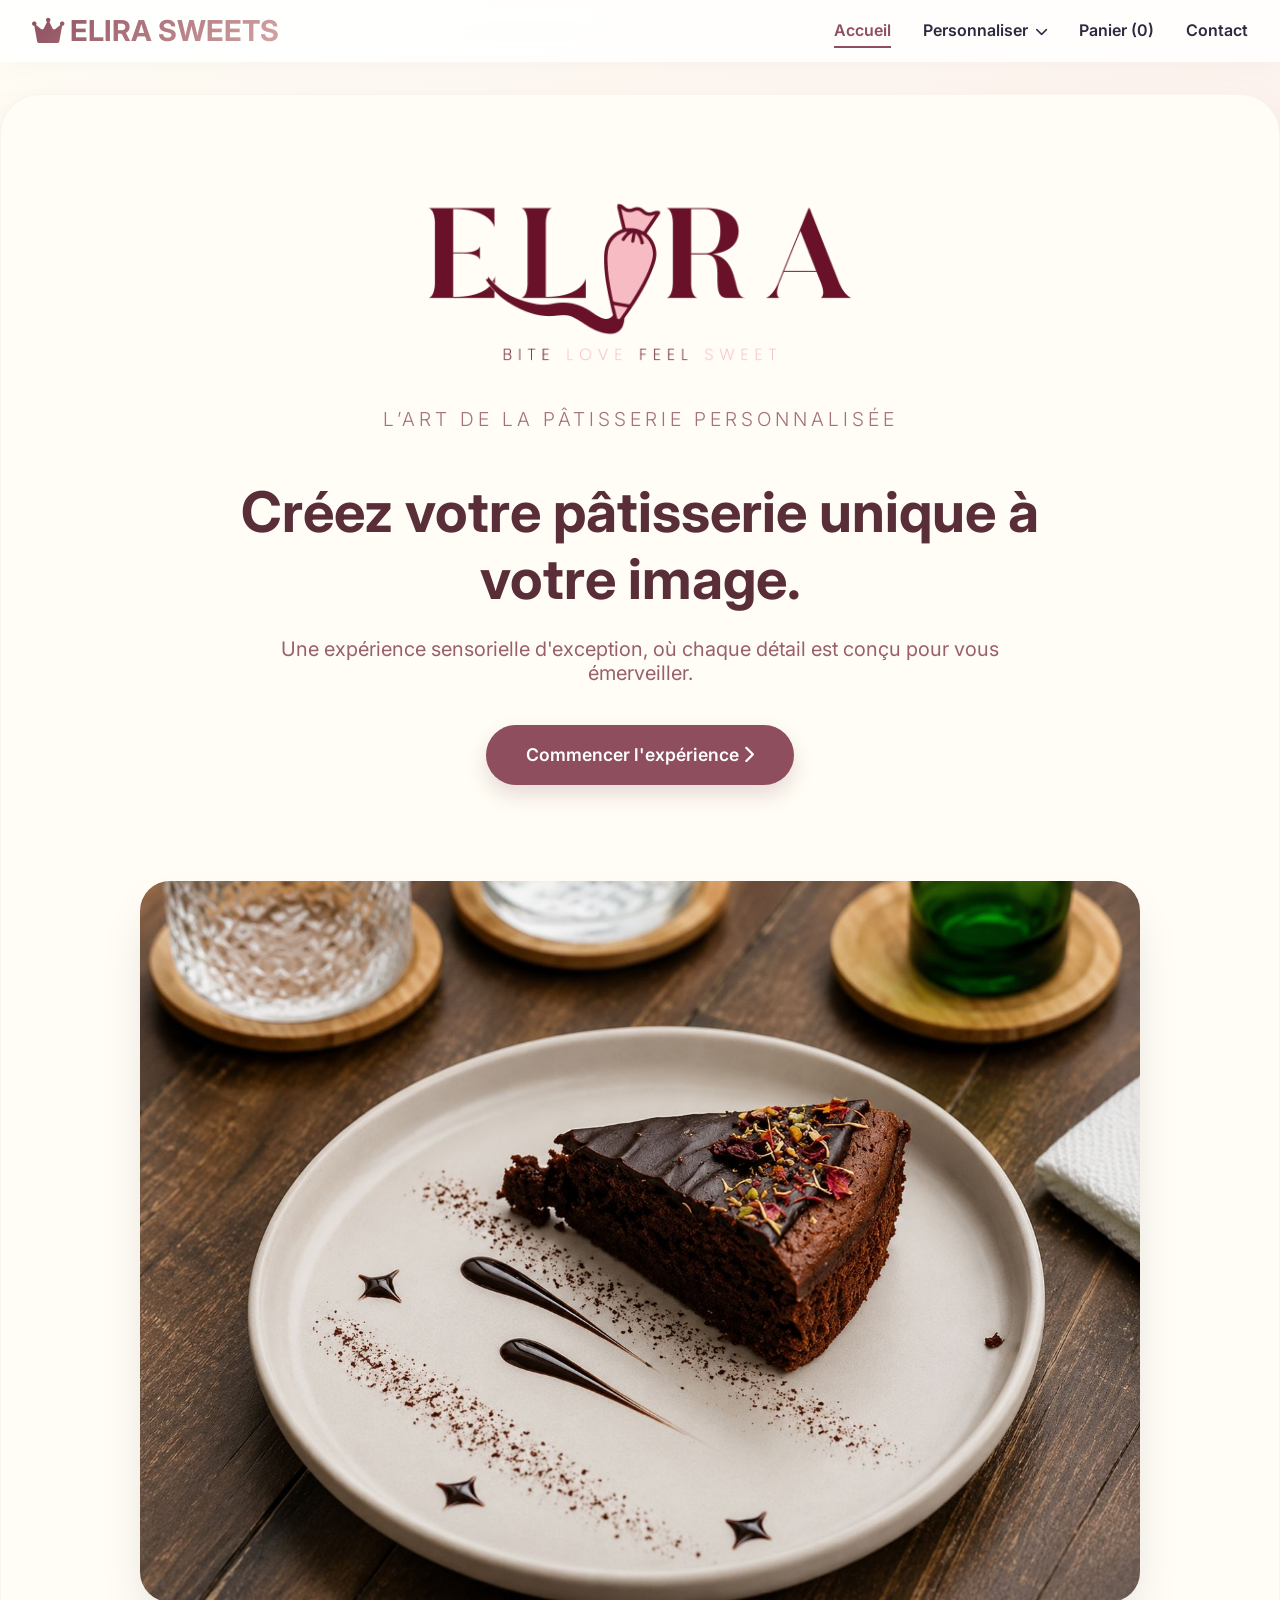
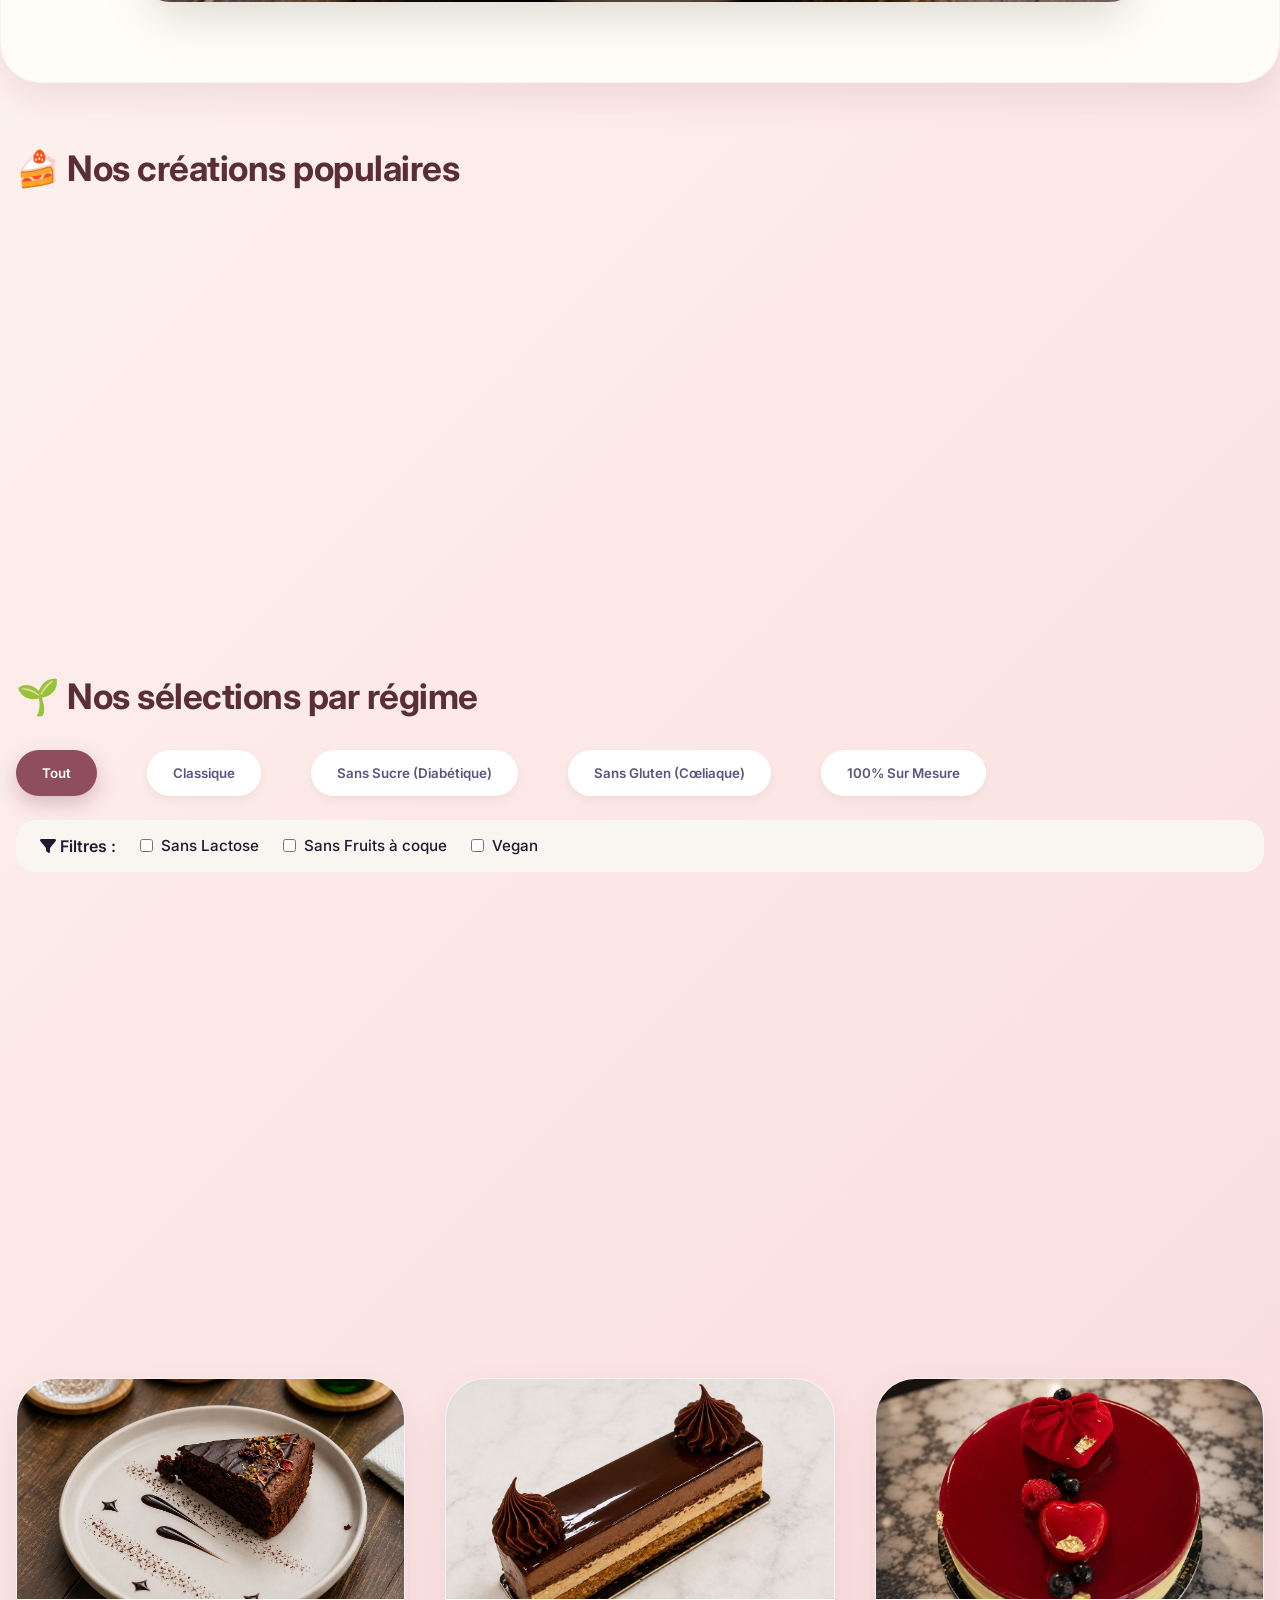
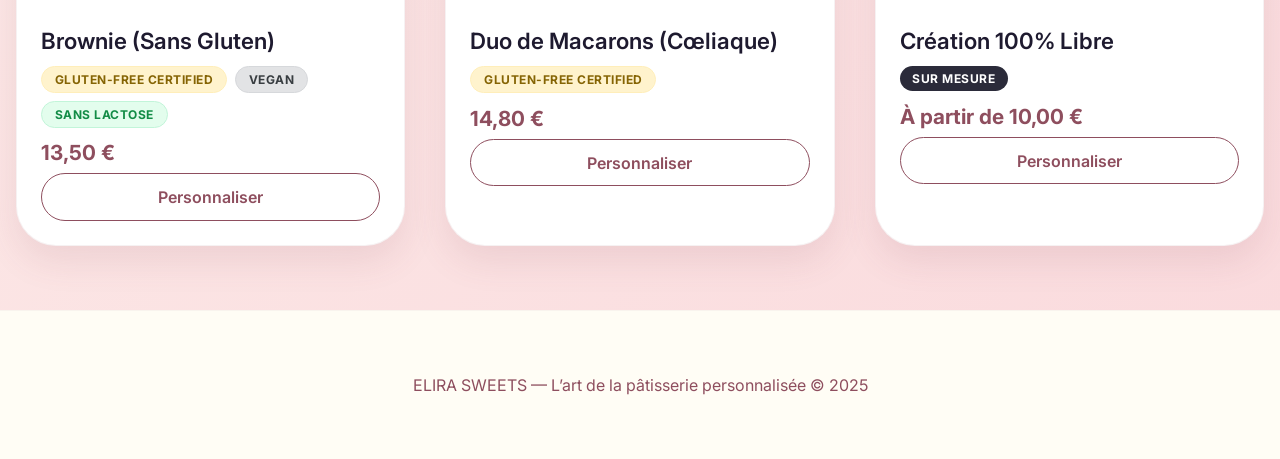
==== index.html @ 829152dc "First upload" ====
<!-- index.html - Page d'accueil avec produits populaires -->
<!DOCTYPE html>
<html lang="fr">

<head>
  <meta charset="UTF-8">
  <meta name="viewport" content="width=device-width, initial-scale=1.0">
  <title>ELIRA SWEETS | Pâtisserie sur mesure</title>
  <link rel="stylesheet" href="style.css">
  <link
    href="https://fonts.googleapis.com/css2?family=Inter:opsz,wght@14..32,300;14..32,400;14..32,500;14..32,600;14..32,700&display=swap"
    rel="stylesheet">
  <link rel="stylesheet" href="https://cdnjs.cloudflare.com/ajax/libs/font-awesome/6.0.0-beta3/css/all.min.css">
</head>

<body>
  <nav class="navbar">
    <div class="nav-container">
      <a href="index.html" class="logo"><i class="fas fa-crown"></i> ELIRA SWEETS</a>
      <ul class="nav-links">
        <li><a href="index.html" class="active">Accueil</a></li>
        <li class="nav-item-mega">
          <a href="#">Personnaliser <i class="fas fa-chevron-down" style="font-size: 0.8rem; margin-left: 4px;"></i></a>
          <div class="mega-menu-panel">
            <div class="mega-grid">
              <a href="index.html?category=classic" class="mega-item">
                <i class="fas fa-birthday-cake"></i>
                <h4>Classique</h4>
                <p>Nos recettes traditionnelles riches en saveurs.</p>
              </a>
              <a href="index.html?category=sugar-free" class="mega-item">
                <i class="fas fa-leaf"></i>
                <h4>Sans Sucre</h4>
                <p>Pour le plaisir sans culpabilité (Diabétique Friendly).</p>
              </a>
              <a href="index.html?category=gluten-free" class="mega-item">
                <i class="fas fa-wheat-awn-circle-exclamation"></i>
                <h4>Sans Gluten</h4>
                <p>Certifié sans gluten pour les régimes cœliaques.</p>
              </a>
              <a href="sur-mesure.html" class="mega-item">
                <i class="fas fa-magic"></i>
                <h4>Sur Mesure</h4>
                <p>Liberté totale. Créez votre dessert de A à Z.</p>
              </a>
            </div>
          </div>
        </li>
        <li><a href="cart.html">Panier (<span id="cartCount">0</span>)</a></li>
        <li><a href="contact.html">Contact</a></li>
      </ul>
    </div>
  </nav>

  <main>
    <section class="luxury-hero">
      <div class="luxury-brand-box">
        <img src="images/ELIRA BRAND_Plan de travail 1.png" alt="ELIRA BRAND Logo" class="luxury-logo">
        <p class="luxury-slogan">L’art de la pâtisserie personnalisée</p>
      </div>

      <div class="luxury-content">
        <h1>Créez votre pâtisserie unique à votre image.</h1>
        <p>Une expérience sensorielle d'exception, où chaque détail est conçu pour vous émerveiller.</p>
        <a href="customize.html" class="btn-luxury">Commencer l'expérience <i class="fas fa-chevron-right"></i></a>
      </div>

      <div class="luxury-showcase">
        <img src="images/problem from siliac 1.jpeg" alt="Signature Pastry Presentation" class="luxury-main-img">
      </div>
    </section>

    <h2 class="section-title">🍰 Nos créations populaires</h2>
    <div class="products-grid" id="productsGrid">
      <!-- Les cartes produits avec lien vers personnalisation + paramètres -->
      <div class="product-card" data-name="Gâteau au chocolat" data-price="12.9">
        <img src="images/problem from siliac 1.jpeg"
          alt="Gâteau chocolat signature" loading="lazy">
        <div class="product-info">
          <h3>Gâteau au chocolat</h3>
          <div class="price">12,90 €</div>
          <a href="customize.html?product=Gâteau au chocolat&price=12.9" class="btn-custom">Personnaliser</a>
        </div>
      </div>
      <div class="product-card" data-name="Gâteau Banane & Choco" data-price="8.5">
        <img src="images/problem from sugar 1.jpeg" alt="Pain à la banane gourmet" loading="lazy">
        <div class="product-info">
          <h3>Gâteau Banane & Choco</h3>
          <div class="price">8,50 €</div>
          <a href="customize.html?product=Donuts&price=8.5" class="btn-custom">Personnaliser</a>
        </div>
      </div>
      <div class="product-card" data-name="Tarte Framboise" data-price="14.2">
        <img src="images/problem from sugar.jpeg" alt="Tarte aux framboises fraîche" loading="lazy">
        <div class="product-info">
          <h3>Tarte Framboise</h3>
          <div class="price">14,20 €</div>
          <a href="customize.html?product=Cheesecake&price=14.2" class="btn-custom">Personnaliser</a>
        </div>
      </div>
      </div>
    </div>

    <!-- NOUVEAU PANEL: PFE Smart Dietary Platform -->
    <h2 class="section-title" style="margin-top: 4rem;">🌱 Nos sélections par régime</h2>

    <div class="filters-container">
      <div class="category-tabs" id="categoryTabs">
        <button class="tab-btn active" data-category="all">Tout</button>
        <button class="tab-btn" data-category="classic">Classique</button>
        <button class="tab-btn" data-category="sugar-free">Sans Sucre (Diabétique)</button>
        <button class="tab-btn" data-category="gluten-free">Sans Gluten (Cœliaque)</button>
        <button class="tab-btn" data-category="custom">100% Sur Mesure</button>
      </div>

      <div class="allergen-filters">
        <span style="font-weight:600; color:var(--violet-fonce);"><i class="fas fa-filter"></i> Filtres :</span>
        <label><input type="checkbox" id="filterLactose"> Sans Lactose</label>
        <label><input type="checkbox" id="filterNuts"> Sans Fruits à coque</label>
        <label><input type="checkbox" id="filterVegan"> Vegan</label>
      </div>
    </div>

    <div class="products-grid" id="dietaryProductsGrid">
      <!-- CLASSIC -->
      <div class="product-card dietary-card" data-category="classic" data-lactose="false" data-nuts="false"
        data-vegan="false">
        <img src="images/poeple%20normal.jpeg" alt="Gâteau chocolat">
        <div class="product-info">
          <h3>Gâteau au chocolat</h3>
          <div class="badges-container">
            <span class="diet-badge" style="background:#e0d6ff; color:#5a189a;">Classique</span>
          </div>
          <div class="price">12,90 €</div>
          <a href="customize.html?product=Gâteau au chocolat&price=12.9&category=classic"
            class="btn-custom">Personnaliser</a>
        </div>
      </div>

      <!-- SUGAR FREE 1 -->
      <div class="product-card dietary-card" data-category="sugar-free" data-lactose="false" data-nuts="false"
        data-vegan="false">
        <img src="images/problem from sugar 1.jpeg" alt="Tarte aux fruits">
        <div class="product-info">
          <h3>Tarte aux fruits allégée</h3>
          <div class="badges-container">
            <span class="diet-badge badge-diabetic">Diabetic Friendly</span>
          </div>
          <div class="price">11,90 €</div>
          <a href="customize.html?product=Tarte aux fruits allégée&price=11.9&category=sugar-free"
            class="btn-custom">Personnaliser</a>
        </div>
      </div>

      <!-- SUGAR FREE 2 -->
      <div class="product-card dietary-card" data-category="sugar-free" data-lactose="true" data-nuts="false"
        data-vegan="true">
        <img src="images/problem from sugar.jpeg" alt="Mousse Framboise">
        <div class="product-info">
          <h3>Mousse Framboise Sans Sucre</h3>
          <div class="badges-container">
            <span class="diet-badge badge-diabetic">Diabetic Friendly</span>
            <span class="diet-badge badge-vegan">Vegan</span>
          </div>
          <div class="price">9,50 €</div>
          <a href="customize.html?product=Mousse Framboise Sans Sucre&price=9.5&category=sugar-free"
            class="btn-custom">Personnaliser</a>
        </div>
      </div>

      <!-- GLUTEN FREE 1 -->
      <div class="product-card dietary-card" data-category="gluten-free" data-lactose="true" data-nuts="true"
        data-vegan="true">
        <img src="images/problem from siliac 1.jpeg" alt="Brownie Amande">
        <div class="product-info">
          <h3>Brownie (Sans Gluten)</h3>
          <div class="badges-container">
            <span class="diet-badge badge-gluten-free">Gluten-Free Certified</span>
            <span class="diet-badge badge-vegan">Vegan</span>
            <span class="diet-badge" style="background:#e3fded; color:#128c46; border: 1px solid #c2f5d9;">Sans Lactose</span>
          </div>
          <div class="price">13,50 €</div>
          <a href="customize.html?product=Brownie Sans Gluten&price=13.5&category=gluten-free"
            class="btn-custom">Personnaliser</a>
        </div>
      </div>

      <!-- GLUTEN FREE 2 -->
      <div class="product-card dietary-card" data-category="gluten-free" data-lactose="false" data-nuts="true"
        data-vegan="false">
        <img src="images/problem from siliac.jpeg" alt="Macarons Gourmet">
        <div class="product-info">
          <h3>Duo de Macarons (Cœliaque)</h3>
          <div class="badges-container">
            <span class="diet-badge badge-gluten-free">Gluten-Free Certified</span>
          </div>
          <div class="price">14,80 €</div>
          <a href="customize.html?product=Duo de Macarons&price=14.8&category=gluten-free"
            class="btn-custom">Personnaliser</a>
        </div>
      </div>

      <!-- CUSTOM -->
      <div class="product-card dietary-card" data-category="custom" data-lactose="true" data-nuts="true"
        data-vegan="true">
        <img src="images/custom-creation.jpeg"
          alt="Pâtisserie sur mesure" loading="lazy">
        <div class="product-info">
          <h3>Création 100% Libre</h3>
          <div class="badges-container">
            <span class="diet-badge" style="background:#2b2b3a; color:#fff;">Sur Mesure</span>
          </div>
          <div class="price">À partir de 10,00 €</div>
          <a href="sur-mesure.html"
            class="btn-custom">Personnaliser</a>
        </div>
      </div>
    </div>
  </main>

  <footer>
    <p>ELIRA SWEETS — L’art de la pâtisserie personnalisée © 2025</p>
  </footer>

  <script src="script.js"></script>
  <script>
    // Mise à jour du compteur panier sur toutes les pages
    function updateCartCount() {
      const cart = JSON.parse(localStorage.getItem('sweetCustomizeCart') || '[]');
      const total = cart.reduce((acc) => acc + 1, 0);
      const cartSpan = document.getElementById('cartCount');
      if (cartSpan) cartSpan.innerText = total;
    }
    updateCartCount();
    window.addEventListener('storage', updateCartCount);

    // Filtrage des produits pour le panel Diététique
    document.addEventListener('DOMContentLoaded', () => {
      const tabs = document.querySelectorAll('.tab-btn');
      const products = document.querySelectorAll('.dietary-card');
      const filterLactose = document.getElementById('filterLactose');
      const filterNuts = document.getElementById('filterNuts');
      const filterVegan = document.getElementById('filterVegan');

      function filterProducts() {
        const activeTabBtn = document.querySelector('.tab-btn.active');
        if (!activeTabBtn) return;
        const activeTab = activeTabBtn.getAttribute('data-category');
        const isLactoseFree = filterLactose ? filterLactose.checked : false;
        const isNutFree = filterNuts ? filterNuts.checked : false;
        const isVegan = filterVegan ? filterVegan.checked : false;

        products.forEach(product => {
          const category = product.getAttribute('data-category');
          const pLactose = product.getAttribute('data-lactose') === 'true';
          const pNuts = product.getAttribute('data-nuts') === 'true';
          const pVegan = product.getAttribute('data-vegan') === 'true';

          let show = true;

          if (activeTab !== 'all' && category !== activeTab) show = false;
          if (isLactoseFree && !pLactose) show = false;
          if (isNutFree && !pNuts) show = false;
          if (isVegan && !pVegan) show = false;

          product.style.display = show ? 'block' : 'none';
        });
      }

      // Gestion des onglets
      tabs.forEach(tab => {
        tab.addEventListener('click', () => {
          tabs.forEach(t => t.classList.remove('active'));
          tab.classList.add('active');
          filterProducts();
        });
      });

      // Gestion des paramètres d'URL (pour le Mega Menu)
      const urlParams = new URLSearchParams(window.location.search);
      const catParam = urlParams.get('category');
      if (catParam) {
        const targetTab = document.querySelector(`.tab-btn[data-category="${catParam}"]`);
        if (targetTab) {
          tabs.forEach(t => t.classList.remove('active'));
          targetTab.classList.add('active');
          // Scroll doux vers la section
          setTimeout(() => {
            targetTab.scrollIntoView({ behavior: 'smooth', block: 'center' });
          }, 300);
        }
      }

      if (filterLactose && filterNuts && filterVegan) {
        [filterLactose, filterNuts, filterVegan].forEach(cb => {
          cb.addEventListener('change', filterProducts);
        });
      }

      filterProducts(); // Initial call
    });
  </script>
</body>

</html>
---- style.css ----
/* style.css - Style moderne, élégant avec les couleurs personnalisées */
* {
  margin: 0;
  padding: 0;
  box-sizing: border-box;
  font-family: 'Inter', sans-serif;
}

@keyframes fadeIn {
  from { opacity: 0; transform: translateY(20px); }
  to { opacity: 1; transform: translateY(0); }
}

:root {
  --primary: #8E4E5E;        /* Vieux rose profond */
  --primary-fonce: #5A2E38;  
  --primary-clair: #FADADD;  /* Blush Pink */
  --cream: #FFFDF5;          /* Soft Cream */
  --accent: #D4A5A5;         /* Dusty Rose */
  --bg-gradient: linear-gradient(135deg, #FFFDF5 0%, #FADADD 100%);
  --gris-clair: #F9F6F1;
  --blanc: #ffffff;
  --ombre-douce: 0 15px 35px rgba(142, 78, 94, 0.12);
  --border-radius: 40px;
  --transition: all 0.5s cubic-bezier(0.16, 1, 0.3, 1);
}

body {
  background: var(--bg-gradient);
  color: #1e1a2f;
  min-height: 100vh;
}

/* Navbar */
.navbar {
  background: rgba(255, 255, 255, 0.85);
  backdrop-filter: blur(15px);
  -webkit-backdrop-filter: blur(15px);
  padding: 0.8rem 0;
  box-shadow: 0 4px 30px rgba(0, 0, 0, 0.03);
  border-bottom: 1px solid rgba(255, 255, 255, 0.3);
  position: sticky;
  top: 0;
  z-index: 1000;
}

.nav-container {
  max-width: 1300px;
  margin: 0 auto;
  padding: 0 2rem;
  display: flex;
  justify-content: space-between;
  align-items: center;
}

.logo {
  font-size: 1.8rem;
  font-weight: 700;
  text-decoration: none;
  background: linear-gradient(135deg, var(--primary), var(--accent));
  -webkit-background-clip: text;
  background-clip: text;
  color: transparent;
}

.nav-links {
  display: flex;
  gap: 2rem;
  list-style: none;
}

.nav-links a {
  text-decoration: none;
  font-weight: 600;
  color: #2d2a3e;
  transition: var(--transition);
  position: relative;
  padding: 0.5rem 0;
}

.nav-links a::after {
  content: '';
  position: absolute;
  bottom: 0;
  left: 0;
  width: 0;
  height: 2px;
  background: var(--primary);
  transition: var(--transition);
}

.nav-links a:hover::after, .nav-links a.active::after {
  width: 100%;
}

.nav-links a:hover, .nav-links a.active {
  color: var(--primary);
}

/* Mega Menu Panel */
.nav-item-mega {
  position: static; /* Allows the panel to span wider */
}

.mega-menu-panel {
  position: absolute;
  top: 100%;
  left: 0;
  right: 0;
  width: 100%;
  background: rgba(255, 255, 255, 0.98);
  backdrop-filter: blur(20px);
  -webkit-backdrop-filter: blur(20px);
  box-shadow: 0 25px 50px -12px rgba(142, 78, 94, 0.1);
  border-bottom: 1px solid rgba(142, 78, 94, 0.05);
  padding: 3rem 0;
  opacity: 0;
  visibility: hidden;
  transition: all 0.4s cubic-bezier(0.16, 1, 0.3, 1);
  transform: translateY(15px);
  z-index: 1000;
}

.nav-item-mega:hover .mega-menu-panel {
  opacity: 1;
  visibility: visible;
  transform: translateY(0);
}

.mega-grid {
  max-width: 1200px;
  margin: 0 auto;
  display: grid;
  grid-template-columns: repeat(4, 1fr);
  gap: 2rem;
  padding: 0 2rem;
}

.mega-item {
  text-decoration: none;
  padding: 1.5rem;
  border-radius: 24px;
  transition: var(--transition);
  text-align: center;
  background: rgba(255, 255, 255, 0.5);
  border: 1px solid transparent;
}

.mega-item:hover {
  background: white;
  transform: translateY(-5px);
  box-shadow: 0 15px 30px rgba(103, 6, 38, 0.08);
  border-color: var(--primary-clair);
}

.mega-item i {
  font-size: 2rem;
  color: var(--primary);
  margin-bottom: 1rem;
  display: block;
}

.mega-item h4 {
  font-size: 1.1rem;
  color: var(--primary-fonce);
  margin-bottom: 0.5rem;
}

.mega-item p {
  font-size: 0.85rem;
  color: #6b648c;
  line-height: 1.4;
}

/* Luxury Hero Section */
.luxury-hero {
  background: var(--cream);
  margin: 2rem auto;
  max-width: 1300px;
  border-radius: var(--border-radius);
  padding: 5rem 2rem;
  display: flex;
  flex-direction: column;
  align-items: center;
  text-align: center;
  box-shadow: var(--ombre-douce);
  border: 1px solid rgba(142, 78, 94, 0.05);
  animation: fadeIn 1.2s var(--transition);
}

.luxury-brand-box {
  margin-bottom: 3rem;
  animation: slideDown 1s var(--transition);
}

.luxury-logo {
  width: 600px;
  height: auto;
  margin-bottom: 1rem;
  transition: var(--transition);
}

.luxury-logo:hover {
  transform: scale(1.02);
}

.luxury-slogan {
  font-size: 1.2rem;
  letter-spacing: 4px;
  text-transform: uppercase;
  color: var(--primary);
  font-weight: 300;
  opacity: 0.8;
}

.luxury-content {
  max-width: 800px;
  margin-bottom: 4rem;
}

.luxury-content h1 {
  font-size: 3.5rem;
  font-weight: 700;
  color: var(--primary-fonce);
  margin-bottom: 1.5rem;
  line-height: 1.2;
}

.luxury-content p {
  font-size: 1.25rem;
  color: var(--primary);
  opacity: 0.9;
  margin-bottom: 2.5rem;
}

.btn-luxury {
  display: inline-block;
  background: var(--primary);
  color: white;
  padding: 1.2rem 2.5rem;
  border-radius: 50px;
  text-decoration: none;
  font-weight: 600;
  font-size: 1.1rem;
  transition: var(--transition);
  box-shadow: 0 10px 20px rgba(142, 78, 94, 0.2);
}

.btn-luxury:hover {
  background: var(--primary-fonce);
  transform: translateY(-3px);
  box-shadow: 0 15px 30px rgba(142, 78, 94, 0.3);
}

.luxury-showcase {
  width: 100%;
  max-width: 1000px;
  margin-top: 2rem;
  border-radius: 30px;
  overflow: hidden;
  box-shadow: 0 25px 50px -12px rgba(0, 0, 0, 0.15);
}

.luxury-main-img {
  width: 100%;
  display: block;
  transition: transform 1s ease;
}

.luxury-showcase:hover .luxury-main-img {
  transform: scale(1.05);
}

@keyframes slideDown {
  from { opacity: 0; transform: translateY(-30px); }
  to { opacity: 1; transform: translateY(0); }
}

.hero-content h1 {
  font-size: 50px;
  font-weight: 800;
  background: linear-gradient(135deg, var(--primary-fonce), var(--accent));
  -webkit-background-clip: text;
  background-clip: text;
  color: transparent;
  line-height: 1.1;
  letter-spacing: -1px;
}
.hero-content p {
  font-size: 20px;
  font-weight: 600;
  color: #333;
  margin-top: 15px;
}

.hero-image img {
  width: 100%;
  border-radius: 35px;
  box-shadow: 0 30px 60px rgba(103, 6, 38, 0.15);
  object-fit: cover;
  max-height: 450px;
  transform: rotate(-1deg);
  transition: var(--transition);
}

.btn-primary {
  background: linear-gradient(100deg, var(--primary), var(--accent));
  margin-top: 50px;
  border: none;
  padding: 1rem 2.5rem;
  border-radius: 40px;
  font-weight: 700;
  font-size: 1.1rem;
  color: white;
  cursor: pointer;
  transition: var(--transition);
  display: inline-block;
  text-decoration: none;
  box-shadow: 0 10px 20px rgba(142, 78, 94, 0.2);
}

.btn-primary:hover {
  transform: translateY(-3px) scale(1.02);
  box-shadow: 0 20px 40px rgba(142, 78, 94, 0.3);
}

.section-title {
  font-size: 2.2rem;
  font-weight: 700;
  margin: 4rem auto 2rem;
  max-width: 1300px;
  padding: 0 1rem;
  color: var(--primary-fonce);
  letter-spacing: -0.5px;
}
/* Grille produits */
.products-grid {
  display: grid;
  grid-template-columns: repeat(auto-fit, minmax(300px, 1fr));
  gap: 2.5rem;
  max-width: 1300px;
  margin: 2rem auto;
  padding: 0 1rem;
}

.product-card {
  background: var(--blanc);
  border: 1px solid rgba(142, 78, 94, 0.08);
  border-radius: var(--border-radius);
  overflow: hidden;
  transition: var(--transition);
  box-shadow: var(--ombre-douce);
  animation: fadeIn 0.8s ease-out forwards;
}

.product-card:hover {
  transform: translateY(-12px);
  box-shadow: 0 40px 60px -20px rgba(142, 78, 94, 0.15);
  border-color: var(--primary-clair);
}

.product-card img {
  width: 100%;
  height: 220px;
  object-fit: cover;
  transition: var(--transition);
}

.product-card:hover img {
  transform: scale(1.1);
}

.product-info {
  padding: 1.5rem;
}

.product-info h3 {
  font-size: 1.4rem;
  font-weight: 600;
}

.price {
  font-weight: 700;
  color: var(--primary);
  font-size: 1.3rem;
  margin: 0.5rem 0;
}

.btn-custom {
  background: transparent;
  border: 1.5px solid var(--primary);
  padding: 0.8rem 1.2rem;
  border-radius: 60px;
  font-weight: 600;
  color: var(--primary);
  width: 100%;
  transition: var(--transition);
  cursor: pointer;
  text-align: center;
  display: inline-block;
  text-decoration: none;
}

.btn-custom:hover {
  background: var(--primary);
  color: white;
  box-shadow: 0 8px 15px rgba(142, 78, 94, 0.2);
}

/* Page personnalisation */
.customize-container {
  display: flex;
  flex-wrap: wrap;
  gap: 2rem;
  background: var(--blanc);
  border-radius: 48px;
  padding: 2rem;
  box-shadow: var(--ombre-douce);
  max-width: 1400px;
  margin: 2rem auto;
}

.ingredients-panel, .final-section {
  flex: 1;
  background: var(--gris-clair);
  border-radius: 32px;
  padding: 1.5rem;
}

.final-section {
  background: linear-gradient(145deg, #fff5f7, #ffeef2);
}

.checkbox-group {
  display: flex;
  flex-direction: column;
  gap: 0.9rem;
  margin-top: 1rem;
}

.checkbox-group label {
  display: flex;
  align-items: center;
  gap: 0.7rem;
  font-weight: 500;
  cursor: pointer;
}

.final-ingredients {
  background: white;
  border-radius: 28px;
  padding: 1rem;
  margin: 1rem 0;
  min-height: 120px;
}

.dynamic-price {
  font-size: 2rem;
  font-weight: 800;
  color: var(--primary);
}

/* Luxury Cart Page */
.cart-luxury-page {
  max-width: 1300px;
  margin: 2rem auto;
  padding: 0 1rem;
  animation: fadeIn 1s var(--transition);
}

.cart-brand-header {
  text-align: center;
  margin-bottom: 4rem;
}

.cart-luxury-logo {
  width: 200px;
  margin-bottom: 1rem;
}

.cart-brand-header h1 {
  font-size: 2.5rem;
  color: var(--primary-fonce);
  font-weight: 700;
  margin-bottom: 1.5rem;
}

.luxury-divider {
  width: 100px;
  height: 3px;
  background: var(--primary-clair);
  margin: 0 auto;
}

.luxury-divider-small {
  width: 100%;
  height: 1px;
  background: rgba(142, 78, 94, 0.1);
  margin: 1.5rem 0;
}

.cart-grid {
  display: grid;
  grid-template-columns: 1fr 400px;
  gap: 3rem;
  align-items: flex-start;
}

.luxury-cart-item {
  background: var(--blanc);
  border-radius: var(--border-radius);
  padding: 1.5rem;
  margin-bottom: 2rem;
  display: flex;
  gap: 2rem;
  box-shadow: var(--ombre-douce);
  border: 1px solid rgba(142, 78, 94, 0.05);
  transition: var(--transition);
}

.luxury-cart-item:hover {
  transform: translateY(-5px);
  box-shadow: 0 20px 40px rgba(142, 78, 94, 0.15);
}

.cart-item-img-box {
  width: 140px;
  height: 140px;
  border-radius: 25px;
  overflow: hidden;
  flex-shrink: 0;
}

.cart-item-img-box img {
  width: 100%;
  height: 100%;
  object-fit: cover;
}

.cart-item-info {
  flex: 1;
  display: flex;
  flex-direction: column;
}

.cart-item-header {
  display: flex;
  justify-content: space-between;
  align-items: flex-start;
  margin-bottom: 0.5rem;
}

.cart-item-header h3 {
  font-size: 1.3rem;
  color: var(--primary-fonce);
  font-weight: 600;
}

.btn-remove-luxury {
  background: none;
  border: none;
  color: var(--primary);
  opacity: 0.5;
  cursor: pointer;
  font-size: 1.1rem;
  transition: var(--transition);
}

.btn-remove-luxury:hover {
  color: #b0004b;
  opacity: 1;
  transform: scale(1.1);
}

.cart-item-category {
  font-size: 0.85rem;
  text-transform: uppercase;
  letter-spacing: 1px;
  color: var(--accent);
  font-weight: 700;
  margin-bottom: 0.5rem;
}

.cart-item-ingredients-list {
  font-size: 0.95rem;
  color: #6b648c;
  line-height: 1.5;
  margin-bottom: 1.5rem;
  font-style: italic;
}

.cart-item-footer {
  margin-top: auto;
  display: flex;
  justify-content: space-between;
  align-items: center;
}

.quantity-control {
  display: flex;
  align-items: center;
  background: var(--gris-clair);
  border-radius: 50px;
  padding: 0.3rem;
  gap: 1rem;
}

.quantity-control button {
  width: 32px;
  height: 32px;
  border-radius: 50%;
  border: none;
  background: var(--blanc);
  color: var(--primary-fonce);
  font-weight: 700;
  cursor: pointer;
  transition: var(--transition);
  box-shadow: 0 2px 5px rgba(0,0,0,0.05);
}

.quantity-control button:hover {
  background: var(--primary);
  color: white;
}

.quantity-control span {
  font-weight: 600;
  min-width: 20px;
  text-align: center;
}

.cart-item-price {
  font-size: 1.4rem;
  font-weight: 700;
  color: var(--primary);
}

/* Summary Card */
.summary-luxury-card {
  background: var(--cream);
  border-radius: var(--border-radius);
  padding: 2.5rem;
  box-shadow: var(--ombre-douce);
  border: 1px solid rgba(142, 78, 94, 0.08);
  position: sticky;
  top: 120px;
}

.summary-luxury-card h2 {
  font-size: 1.6rem;
  color: var(--primary-fonce);
  margin-bottom: 2rem;
  text-align: center;
}

.summary-row {
  display: flex;
  justify-content: space-between;
  margin-bottom: 1rem;
  font-size: 1.05rem;
  color: var(--primary);
}

.total-row {
  font-size: 1.5rem;
  font-weight: 700;
  color: var(--primary-fonce);
  margin-top: 1rem;
}

.btn-luxury-checkout {
  width: 100%;
  background: var(--primary);
  color: white;
  border: none;
  padding: 1.2rem;
  border-radius: 50px;
  font-size: 1.1rem;
  font-weight: 600;
  cursor: pointer;
  display: flex;
  justify-content: center;
  align-items: center;
  gap: 1rem;
  margin-top: 2.5rem;
  transition: var(--transition);
  box-shadow: 0 10px 20px rgba(142, 78, 94, 0.2);
}

.btn-luxury-checkout:hover {
  background: var(--primary-fonce);
  transform: translateY(-3px);
  box-shadow: 0 15px 30px rgba(142, 78, 94, 0.3);
}

.payment-security {
  text-align: center;
  font-size: 0.8rem;
  color: #8E8E8E;
  margin-top: 1.5rem;
}

.luxury-info-card {
  margin-top: 2rem;
  background: white;
  border-radius: 25px;
  padding: 1.5rem;
  display: flex;
  gap: 1rem;
  align-items: center;
  border: 1px solid rgba(142, 78, 94, 0.05);
}

.luxury-info-card i {
  font-size: 1.5rem;
  color: var(--accent);
}

.luxury-info-card h4 {
  font-size: 0.95rem;
  color: var(--primary-fonce);
  margin-bottom: 0.2rem;
}

.luxury-info-card p {
  font-size: 0.85rem;
  color: #8E8E8E;
  line-height: 1.4;
}

.empty-cart-luxury {
  text-align: center;
  padding: 5rem 2rem;
  background: var(--blanc);
  border-radius: var(--border-radius);
  box-shadow: var(--ombre-douce);
}

.empty-cart-luxury i {
  font-size: 4rem;
  color: var(--primary-clair);
  margin-bottom: 2rem;
}

.empty-cart-luxury p {
  font-size: 1.2rem;
  color: var(--primary);
  margin-bottom: 2rem;
}

@media (max-width: 1100px) {
  .cart-grid {
    grid-template-columns: 1fr;
  }
  .summary-luxury-card {
    position: static;
  }
}

@media (max-width: 600px) {
  .luxury-cart-item {
    flex-direction: column;
    gap: 1rem;
  }
  .cart-item-img-box {
    width: 100%;
    height: 200px;
  }
}

/* Contact */
/* Contact Section Redesign */
.contact-container {
  max-width: 1200px;
  margin: 4rem auto;
  padding: 0 2rem;
}

.contact-wrapper {
  display: flex;
  gap: 4rem;
  align-items: flex-start;
  animation: fadeIn 1s ease-out;
}

.contact-info-panel {
  flex: 1;
}

.contact-info-panel h2 {
  font-size: 2.5rem;
  font-weight: 800;
  margin-bottom: 1.5rem;
  color: var(--primary-fonce);
}

.contact-info-panel p {
  color: #6b648c;
  line-height: 1.6;
  margin-bottom: 2.5rem;
  font-size: 1.1rem;
}

.info-cards {
  display: grid;
  gap: 1.5rem;
}

.info-card {
  background: rgba(255, 255, 255, 0.7);
  backdrop-filter: blur(10px);
  padding: 1.5rem;
  border-radius: 24px;
  border: 1px solid rgba(255, 255, 255, 0.4);
  display: flex;
  align-items: center;
  gap: 1.2rem;
  transition: var(--transition);
}

.info-card:hover {
  transform: translateX(10px);
  background: white;
  border-color: var(--primary-clair);
}

.info-card i {
  font-size: 1.5rem;
  color: var(--primary);
  width: 50px;
  height: 50px;
  background: rgba(103, 6, 38, 0.05);
  display: flex;
  align-items: center;
  justify-content: center;
  border-radius: 15px;
}

.info-card div h4 {
  font-size: 1rem;
  color: #2d2a3e;
  margin-bottom: 0.2rem;
}

.info-card div p {
  margin: 0;
  font-size: 0.9rem;
  color: #6b648c;
}

.contact-form-card {
  flex: 1.2;
  background: rgba(255, 255, 255, 0.8);
  backdrop-filter: blur(20px);
  padding: 3rem;
  border-radius: 40px;
  box-shadow: var(--ombre-douce);
  border: 1px solid rgba(255, 255, 255, 0.5);
}

.form-group {
  margin-bottom: 1.5rem;
}

.form-group label {
  display: block;
  font-size: 0.9rem;
  font-weight: 600;
  color: #2d2a3e;
  margin-bottom: 0.5rem;
}

.form-group input, .form-group textarea {
  width: 100%;
  padding: 1rem 1.2rem;
  border-radius: 16px;
  border: 1px solid rgba(103, 6, 38, 0.1);
  background: rgba(255, 255, 255, 0.5);
  font-family: inherit;
  font-size: 1rem;
  transition: var(--transition);
}

.form-group input:focus, .form-group textarea:focus {
  outline: none;
  border-color: var(--primary);
  background: white;
  box-shadow: 0 0 0 4px rgba(103, 6, 38, 0.05);
}

.social-links-contact {
  display: flex;
  gap: 1rem;
  margin-top: 2rem;
}

.social-links-contact a {
  width: 45px;
  height: 45px;
  border-radius: 12px;
  background: white;
  display: flex;
  align-items: center;
  justify-content: center;
  color: var(--primary);
  text-decoration: none;
  transition: var(--transition);
  box-shadow: 0 4px 10px rgba(0,0,0,0.05);
}

.social-links-contact a:hover {
  background: var(--primary);
  color: white;
  transform: translateY(-5px);
}

@media (max-width: 900px) {
  .contact-wrapper {
    flex-direction: column;
    gap: 2rem;
  }
}

/* Notification */
.toast-notif {
  position: fixed;
  bottom: 30px;
  right: 30px;
  background: #2b2b3a;
  color: white;
  padding: 12px 24px;
  border-radius: 60px;
  font-weight: 500;
  z-index: 1000;
  opacity: 0;
  transition: 0.25s;
  box-shadow: 0 8px 20px rgba(0,0,0,0.1);
}

/* Footer */
footer {
  text-align: center;
  padding: 4rem 2rem;
  color: var(--primary);
  background: var(--cream);
  border-top: 1px solid rgba(142, 78, 94, 0.05);
  margin-top: 4rem;
}

/* Filtres et Tabs */
.filters-container {
  max-width: 1400px;
  margin: 1rem auto 2rem;
  padding: 0 1rem;
  display: flex;
  flex-direction: column;
  gap: 1.5rem;
}

.category-tabs {
  display: flex;
  gap: 50px;
  flex-wrap: wrap;
}

.tab-btn {
  background: var(--blanc);
  border: 2px solid transparent;
  padding: 0.8rem 1.5rem;
  border-radius: 40px;
  font-weight: 600;
  color: #5a5580;
  cursor: pointer;
  transition: 0.3s;
  box-shadow: 0 4px 10px rgba(0,0,0,0.05);
}

.tab-btn:hover {
  border-color: var(--primary-clair);
  color: var(--primary);
}

.tab-btn.active {
  background: var(--primary);
  color: white;
  box-shadow: 0 8px 20px rgba(142, 78, 94, 0.3);
}

.allergen-filters {
  display: flex;
  gap: 1.5rem;
  flex-wrap: wrap;
  align-items: center;
  background: var(--gris-clair);
  padding: 1rem 1.5rem;
  border-radius: 20px;
}

.allergen-filters label {
  display: flex;
  align-items: center;
  gap: 0.5rem;
  font-size: 0.95rem;
  font-weight: 500;
  cursor: pointer;
}

/* Badges */
.badges-container {
  display: flex;
  gap: 0.5rem;
  flex-wrap: wrap;
  margin-top: 0.8rem;
  margin-bottom: 0.8rem;
}

.diet-badge {
  font-size: 0.75rem;
  font-weight: 700;
  padding: 0.3rem 0.8rem;
  border-radius: 20px;
  text-transform: uppercase;
  letter-spacing: 0.5px;
}

.badge-diabetic {
  background: #e3fded;
  color: #128c46;
  border: 1px solid #c2f5d9;
}

.badge-gluten-free {
  background: #fff3cd;
  color: #856404;
  border: 1px solid #ffeeba;
}

.badge-vegan {
  background: #e2e3e5;
  color: #383d41;
  border: 1px solid #d6d8db;
}

/* Nutrition Info */
.nutrition-info {
  background: var(--blanc);
  border-radius: 20px;
  padding: 1.5rem;
  margin-top: 1.5rem;
  border: 1px solid var(--primary-clair);
}

.nutrition-info h4 {
  color: var(--primary);
  margin-bottom: 1rem;
  font-size: 1.1rem;
}

.nutrition-grid {
  display: grid;
  grid-template-columns: repeat(2, 1fr);
  gap: 1rem;
}

.nutrition-item {
  background: var(--gris-clair);
  padding: 0.8rem;
  border-radius: 12px;
  text-align: center;
}

.nutrition-value {
  display: block;
  font-size: 1.2rem;
  font-weight: 700;
  color: var(--primary-fonce);
}

.nutrition-label {
  font-size: 0.8rem;
  color: #6b648c;
}

/* Responsive */
@media (max-width: 800px) {
  .luxury-hero {
    padding: 3rem 1rem;
    margin: 1.5rem auto;
  }
  .luxury-brand-box {
    margin-bottom: 2rem;
  }
  .luxury-logo {
    width: 240px;
  }
  .luxury-content h1 {
    font-size: 2.4rem;
  }
  .luxury-content p {
    font-size: 1.1rem;
  }
  .nav-container {
    flex-direction: column;
    gap: 1rem;
    padding: 1rem;
  }
  .nav-links {
    gap: 1rem;
    font-size: 0.9rem;
  }
  .navbar {
    padding: 0.5rem 0;
  }
  .customize-container {
    flex-direction: column;
    margin: 1rem;
  }
  .products-grid {
    gap: 1.5rem;
  }
  .section-title {
    font-size: 1.8rem;
    padding: 0 1rem;
    text-align: center;
  }
}
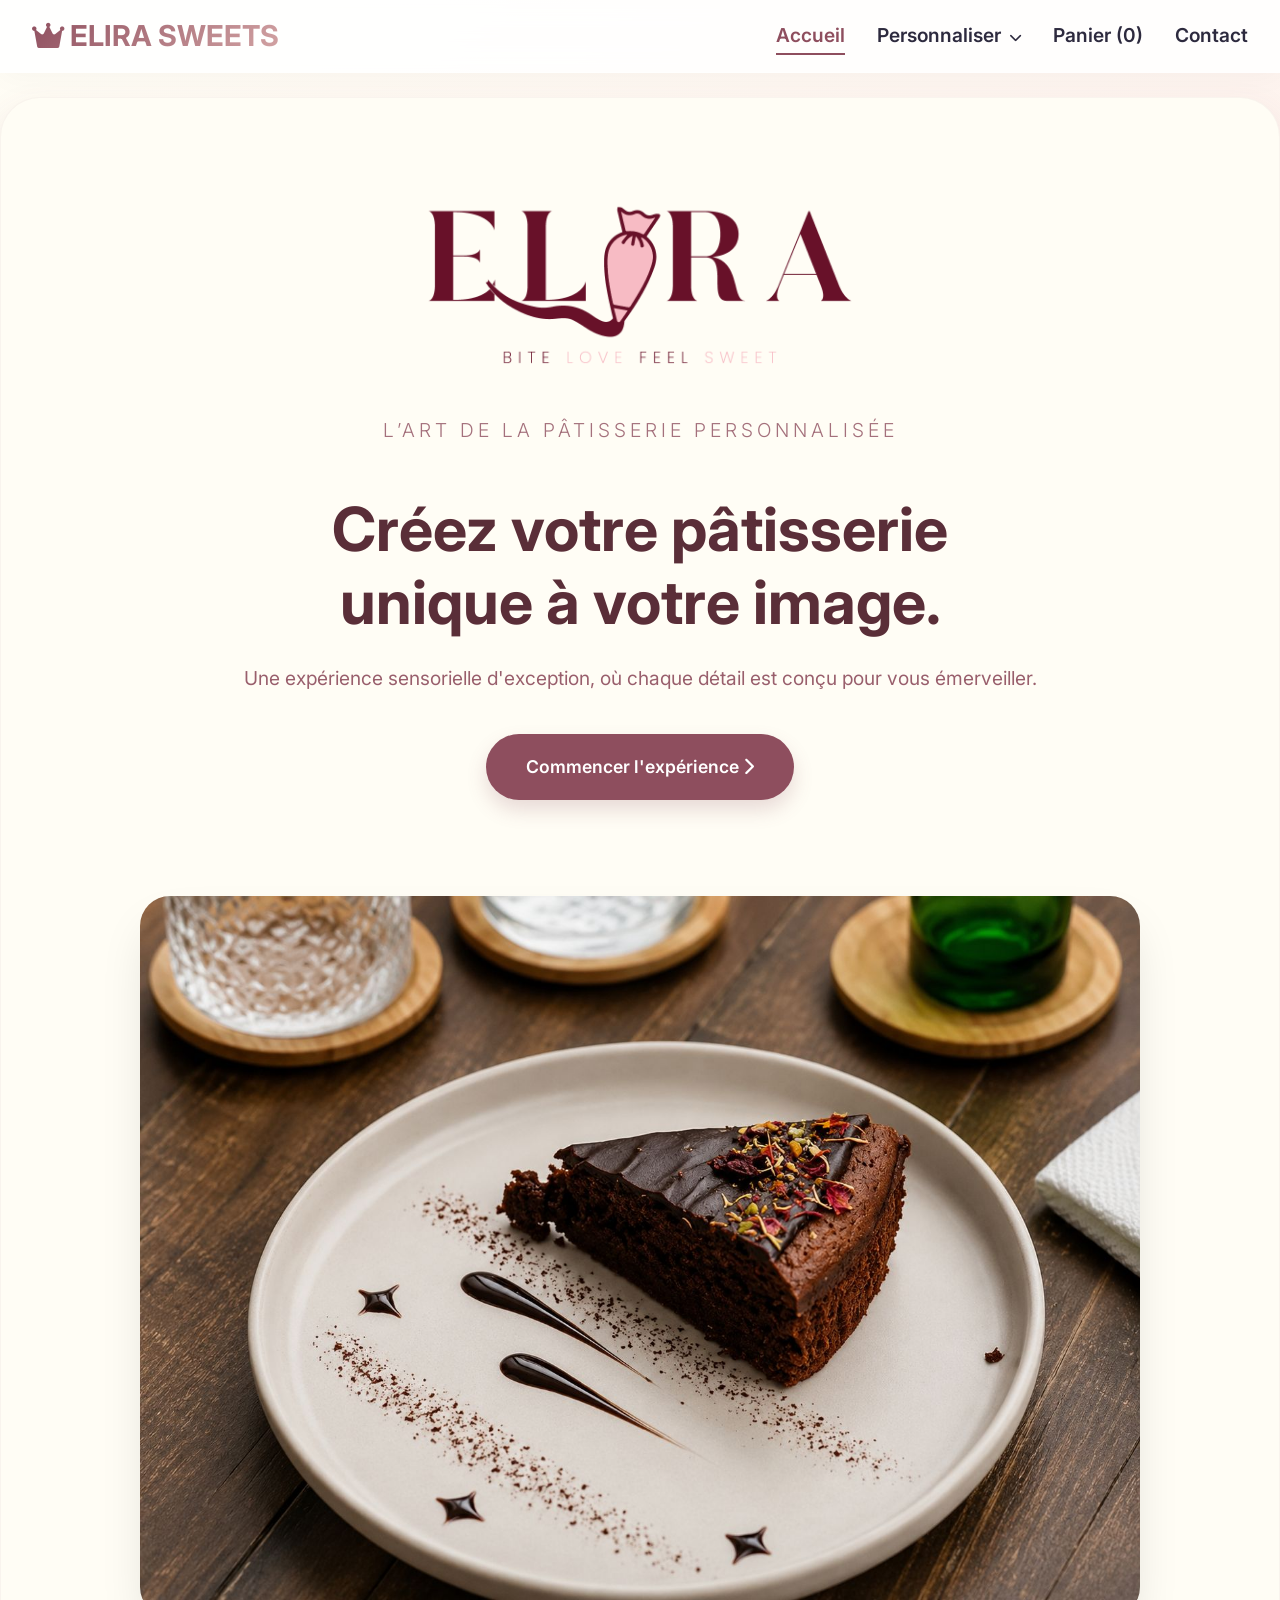
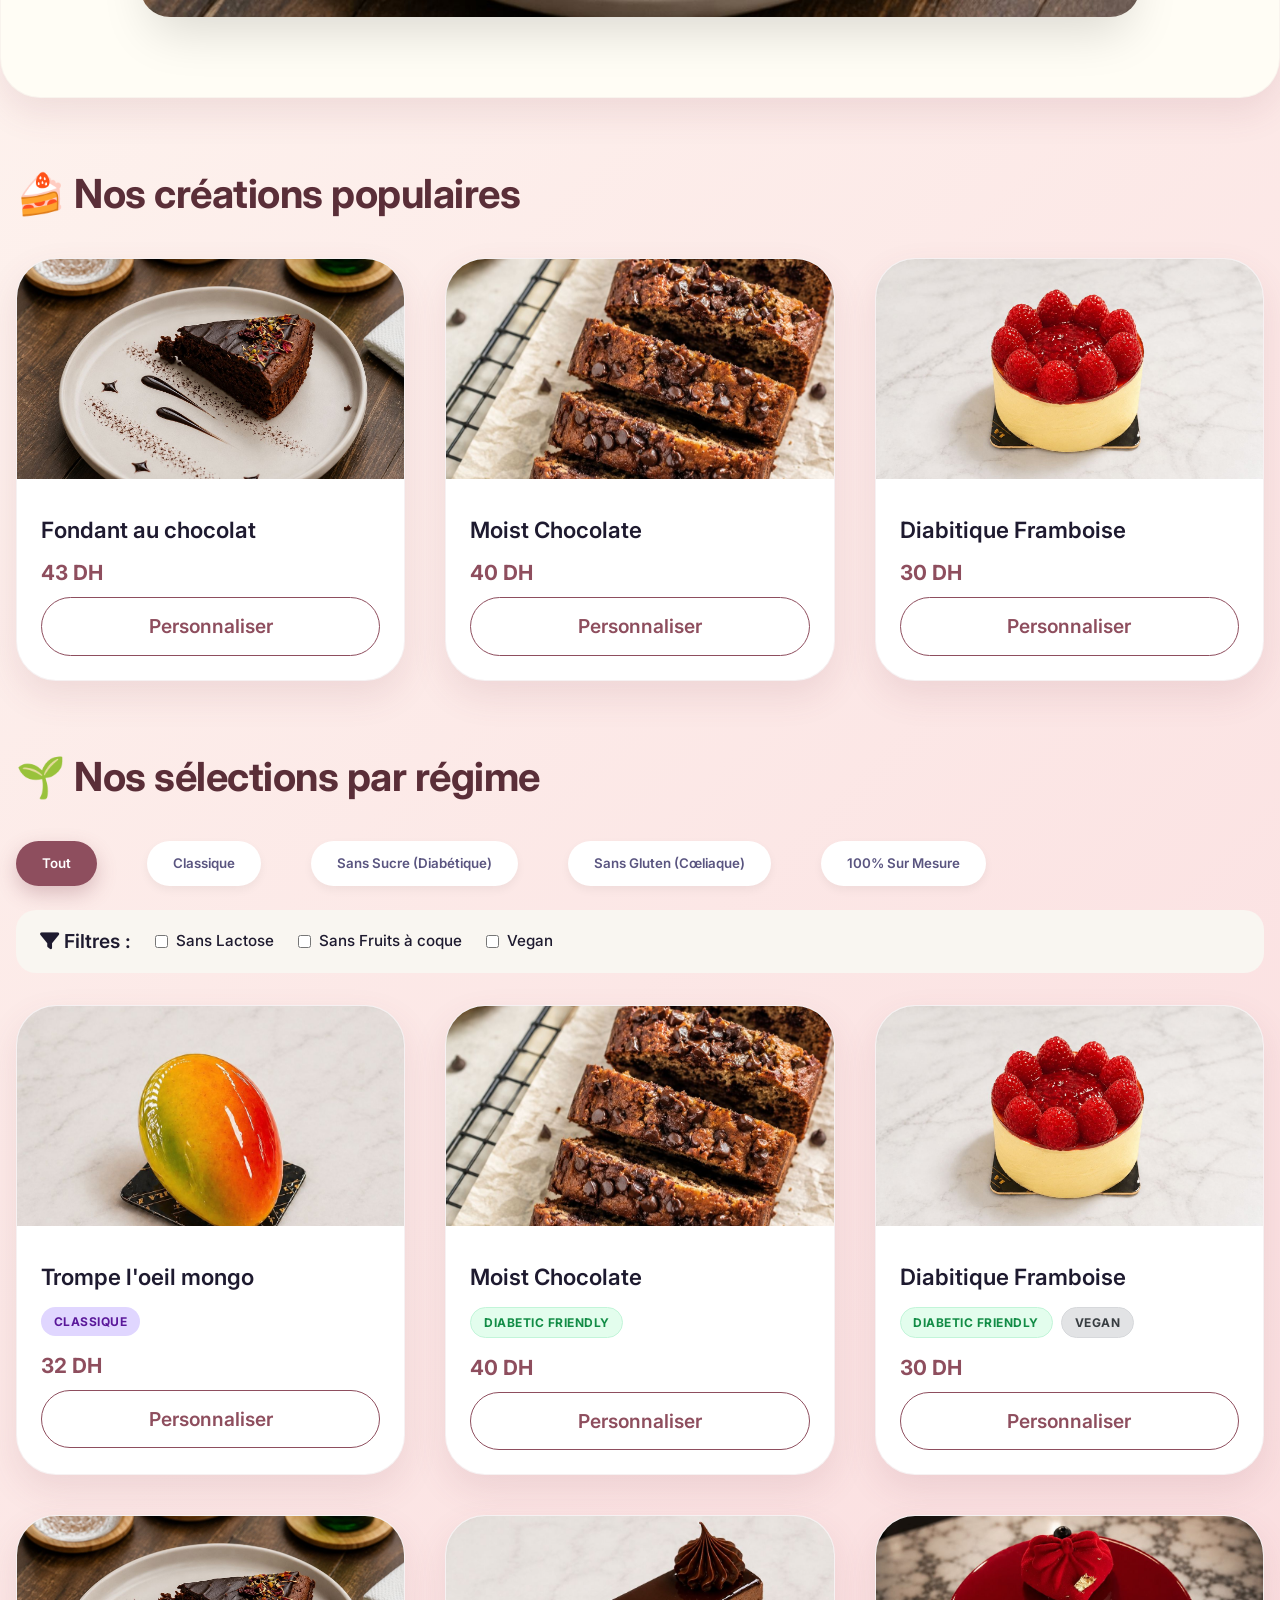
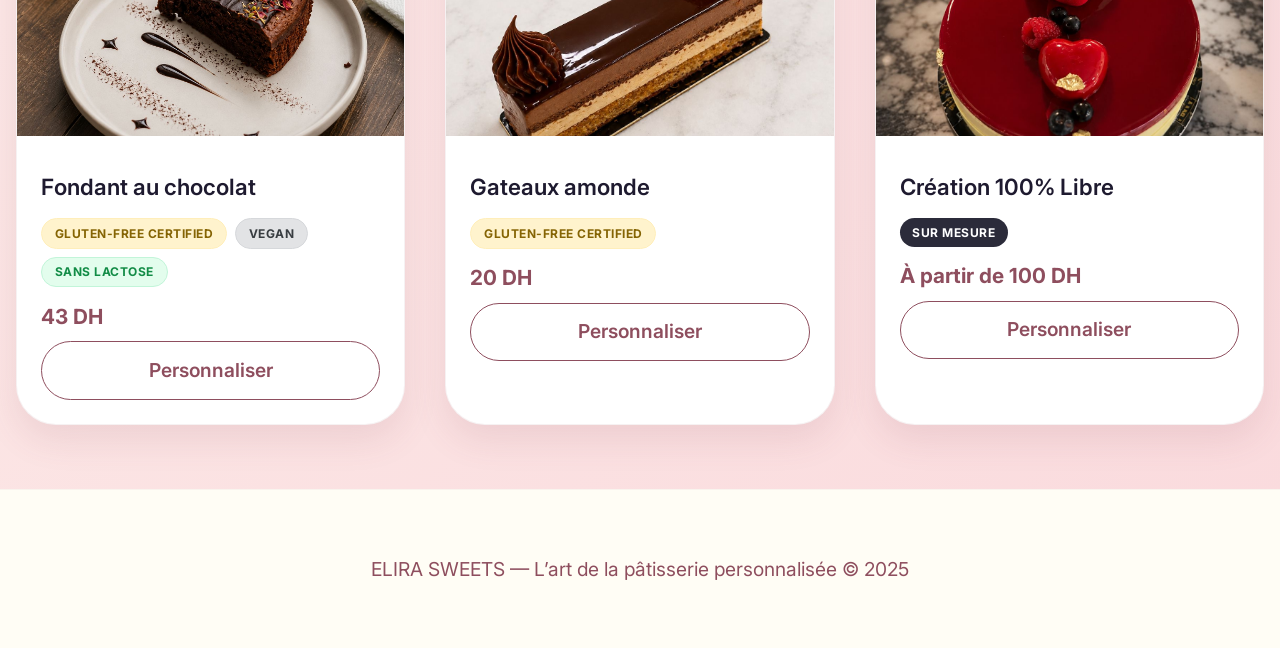
==== commit 9b873d44: "update responsive design" ====
--- a/index.html
+++ b/index.html
@@ -17,7 +17,10 @@
   <nav class="navbar">
     <div class="nav-container">
       <a href="index.html" class="logo"><i class="fas fa-crown"></i> ELIRA SWEETS</a>
-      <ul class="nav-links">
+      <button class="menu-toggle" id="mobileMenuBtn">
+        <i class="fas fa-bars"></i>
+      </button>
+      <ul class="nav-links" id="navLinks">
         <li><a href="index.html" class="active">Accueil</a></li>
         <li class="nav-item-mega">
           <a href="#">Personnaliser <i class="fas fa-chevron-down" style="font-size: 0.8rem; margin-left: 4px;"></i></a>
@@ -34,7 +37,7 @@
                 <p>Pour le plaisir sans culpabilité (Diabétique Friendly).</p>
               </a>
               <a href="index.html?category=gluten-free" class="mega-item">
-                <i class="fas fa-wheat-awn-circle-exclamation"></i>
+                <i class="fas fa-seedling"></i>
                 <h4>Sans Gluten</h4>
                 <p>Certifié sans gluten pour les régimes cœliaques.</p>
               </a>
@@ -74,31 +77,30 @@
     <div class="products-grid" id="productsGrid">
       <!-- Les cartes produits avec lien vers personnalisation + paramètres -->
       <div class="product-card" data-name="Gâteau au chocolat" data-price="12.9">
-        <img src="images/problem from siliac 1.jpeg"
-          alt="Gâteau chocolat signature" loading="lazy">
-        <div class="product-info">
-          <h3>Gâteau au chocolat</h3>
-          <div class="price">12,90 €</div>
+        <img src="images/problem from siliac 1.jpeg" alt="Gâteau chocolat signature" loading="lazy">
+        <div class="product-info">
+          <h3>Fondant au chocolat</h3>
+          <div class="price">43 DH</div>
           <a href="customize.html?product=Gâteau au chocolat&price=12.9" class="btn-custom">Personnaliser</a>
         </div>
       </div>
       <div class="product-card" data-name="Gâteau Banane & Choco" data-price="8.5">
         <img src="images/problem from sugar 1.jpeg" alt="Pain à la banane gourmet" loading="lazy">
         <div class="product-info">
-          <h3>Gâteau Banane & Choco</h3>
-          <div class="price">8,50 €</div>
+          <h3>Moist Chocolate</h3>
+          <div class="price">40 DH</div>
           <a href="customize.html?product=Donuts&price=8.5" class="btn-custom">Personnaliser</a>
         </div>
       </div>
       <div class="product-card" data-name="Tarte Framboise" data-price="14.2">
         <img src="images/problem from sugar.jpeg" alt="Tarte aux framboises fraîche" loading="lazy">
         <div class="product-info">
-          <h3>Tarte Framboise</h3>
-          <div class="price">14,20 €</div>
+          <h3>Diabitique Framboise</h3>
+          <div class="price">30 DH</div>
           <a href="customize.html?product=Cheesecake&price=14.2" class="btn-custom">Personnaliser</a>
         </div>
       </div>
-      </div>
+    </div>
     </div>
 
     <!-- NOUVEAU PANEL: PFE Smart Dietary Platform -->
@@ -127,11 +129,11 @@
         data-vegan="false">
         <img src="images/poeple%20normal.jpeg" alt="Gâteau chocolat">
         <div class="product-info">
-          <h3>Gâteau au chocolat</h3>
+          <h3>Trompe l'oeil mongo</h3>
           <div class="badges-container">
             <span class="diet-badge" style="background:#e0d6ff; color:#5a189a;">Classique</span>
           </div>
-          <div class="price">12,90 €</div>
+          <div class="price">32 DH</div>
           <a href="customize.html?product=Gâteau au chocolat&price=12.9&category=classic"
             class="btn-custom">Personnaliser</a>
         </div>
@@ -142,11 +144,11 @@
         data-vegan="false">
         <img src="images/problem from sugar 1.jpeg" alt="Tarte aux fruits">
         <div class="product-info">
-          <h3>Tarte aux fruits allégée</h3>
+          <h3>Moist Chocolate</h3>
           <div class="badges-container">
             <span class="diet-badge badge-diabetic">Diabetic Friendly</span>
           </div>
-          <div class="price">11,90 €</div>
+          <div class="price">40 DH</div>
           <a href="customize.html?product=Tarte aux fruits allégée&price=11.9&category=sugar-free"
             class="btn-custom">Personnaliser</a>
         </div>
@@ -157,12 +159,12 @@
         data-vegan="true">
         <img src="images/problem from sugar.jpeg" alt="Mousse Framboise">
         <div class="product-info">
-          <h3>Mousse Framboise Sans Sucre</h3>
+          <h3>Diabitique Framboise</h3>
           <div class="badges-container">
             <span class="diet-badge badge-diabetic">Diabetic Friendly</span>
             <span class="diet-badge badge-vegan">Vegan</span>
           </div>
-          <div class="price">9,50 €</div>
+          <div class="price">30 DH</div>
           <a href="customize.html?product=Mousse Framboise Sans Sucre&price=9.5&category=sugar-free"
             class="btn-custom">Personnaliser</a>
         </div>
@@ -173,13 +175,14 @@
         data-vegan="true">
         <img src="images/problem from siliac 1.jpeg" alt="Brownie Amande">
         <div class="product-info">
-          <h3>Brownie (Sans Gluten)</h3>
+          <h3>Fondant au chocolat</h3>
           <div class="badges-container">
             <span class="diet-badge badge-gluten-free">Gluten-Free Certified</span>
             <span class="diet-badge badge-vegan">Vegan</span>
-            <span class="diet-badge" style="background:#e3fded; color:#128c46; border: 1px solid #c2f5d9;">Sans Lactose</span>
-          </div>
-          <div class="price">13,50 €</div>
+            <span class="diet-badge" style="background:#e3fded; color:#128c46; border: 1px solid #c2f5d9;">Sans
+              Lactose</span>
+          </div>
+          <div class="price">43 DH</div>
           <a href="customize.html?product=Brownie Sans Gluten&price=13.5&category=gluten-free"
             class="btn-custom">Personnaliser</a>
         </div>
@@ -190,11 +193,11 @@
         data-vegan="false">
         <img src="images/problem from siliac.jpeg" alt="Macarons Gourmet">
         <div class="product-info">
-          <h3>Duo de Macarons (Cœliaque)</h3>
+          <h3>Gateaux amonde</h3>
           <div class="badges-container">
             <span class="diet-badge badge-gluten-free">Gluten-Free Certified</span>
           </div>
-          <div class="price">14,80 €</div>
+          <div class="price">20 DH</div>
           <a href="customize.html?product=Duo de Macarons&price=14.8&category=gluten-free"
             class="btn-custom">Personnaliser</a>
         </div>
@@ -203,16 +206,14 @@
       <!-- CUSTOM -->
       <div class="product-card dietary-card" data-category="custom" data-lactose="true" data-nuts="true"
         data-vegan="true">
-        <img src="images/custom-creation.jpeg"
-          alt="Pâtisserie sur mesure" loading="lazy">
+        <img src="images/custom-creation.jpeg" alt="Pâtisserie sur mesure" loading="lazy">
         <div class="product-info">
           <h3>Création 100% Libre</h3>
           <div class="badges-container">
             <span class="diet-badge" style="background:#2b2b3a; color:#fff;">Sur Mesure</span>
           </div>
-          <div class="price">À partir de 10,00 €</div>
-          <a href="sur-mesure.html"
-            class="btn-custom">Personnaliser</a>
+          <div class="price">À partir de 100 DH</div>
+          <a href="sur-mesure.html" class="btn-custom">Personnaliser</a>
         </div>
       </div>
     </div>
--- a/style.css
+++ b/style.css
@@ -23,12 +23,21 @@
   --ombre-douce: 0 15px 35px rgba(142, 78, 94, 0.12);
   --border-radius: 40px;
   --transition: all 0.5s cubic-bezier(0.16, 1, 0.3, 1);
+  
+  /* Responsive Spacing & Typography */
+  --section-padding: clamp(2rem, 8vw, 5rem);
+  --container-width: 1300px;
+  --h1-size: clamp(2.2rem, 5vw, 3.8rem);
+  --h2-size: clamp(1.8rem, 4vw, 2.5rem);
+  --p-size: clamp(1rem, 2vw, 1.2rem);
 }
 
 body {
   background: var(--bg-gradient);
   color: #1e1a2f;
   min-height: 100vh;
+  font-size: var(--p-size);
+  line-height: 1.6;
 }
 
 /* Navbar */
@@ -45,7 +54,7 @@
 }
 
 .nav-container {
-  max-width: 1300px;
+  max-width: var(--container-width);
   margin: 0 auto;
   padding: 0 2rem;
   display: flex;
@@ -67,6 +76,17 @@
   display: flex;
   gap: 2rem;
   list-style: none;
+}
+
+/* Menu Toggle Button */
+.menu-toggle {
+  display: none;
+  background: none;
+  border: none;
+  font-size: 1.5rem;
+  color: var(--primary);
+  cursor: pointer;
+  z-index: 1001;
 }
 
 .nav-links a {
@@ -175,10 +195,10 @@
 /* Luxury Hero Section */
 .luxury-hero {
   background: var(--cream);
-  margin: 2rem auto;
-  max-width: 1300px;
+  margin: 1.5rem auto;
+  max-width: var(--container-width);
   border-radius: var(--border-radius);
-  padding: 5rem 2rem;
+  padding: var(--section-padding) 2rem;
   display: flex;
   flex-direction: column;
   align-items: center;
@@ -186,6 +206,7 @@
   box-shadow: var(--ombre-douce);
   border: 1px solid rgba(142, 78, 94, 0.05);
   animation: fadeIn 1.2s var(--transition);
+  overflow: hidden;
 }
 
 .luxury-brand-box {
@@ -194,7 +215,8 @@
 }
 
 .luxury-logo {
-  width: 600px;
+  width: 100%;
+  max-width: 600px;
   height: auto;
   margin-bottom: 1rem;
   transition: var(--transition);
@@ -219,7 +241,7 @@
 }
 
 .luxury-content h1 {
-  font-size: 3.5rem;
+  font-size: var(--h1-size);
   font-weight: 700;
   color: var(--primary-fonce);
   margin-bottom: 1.5rem;
@@ -227,7 +249,7 @@
 }
 
 .luxury-content p {
-  font-size: 1.25rem;
+  font-size: var(--p-size);
   color: var(--primary);
   opacity: 0.9;
   margin-bottom: 2.5rem;
@@ -325,10 +347,10 @@
 }
 
 .section-title {
-  font-size: 2.2rem;
+  font-size: var(--h2-size);
   font-weight: 700;
   margin: 4rem auto 2rem;
-  max-width: 1300px;
+  max-width: var(--container-width);
   padding: 0 1rem;
   color: var(--primary-fonce);
   letter-spacing: -0.5px;
@@ -338,7 +360,7 @@
   display: grid;
   grid-template-columns: repeat(auto-fit, minmax(300px, 1fr));
   gap: 2.5rem;
-  max-width: 1300px;
+  max-width: var(--container-width);
   margin: 2rem auto;
   padding: 0 1rem;
 }
@@ -1082,45 +1104,141 @@
 }
 
 /* Responsive */
-@media (max-width: 800px) {
+@media (max-width: 1024px) {
+  .mega-grid {
+    grid-template-columns: repeat(2, 1fr);
+  }
+  
+  .customize-container {
+    gap: 1.5rem;
+  }
+}
+
+@media (max-width: 768px) {
+  .menu-toggle {
+    display: block;
+  }
+
+  .nav-links {
+    position: fixed;
+    top: 0;
+    right: -100%;
+    width: 80%;
+    height: 100vh;
+    background: var(--blanc);
+    flex-direction: column;
+    padding: 6rem 2rem;
+    transition: var(--transition);
+    box-shadow: -10px 0 30px rgba(0,0,0,0.1);
+    z-index: 1000;
+  }
+
+  .nav-links.active {
+    right: 0;
+  }
+
+  .nav-item-mega .mega-menu-panel {
+    position: relative;
+    opacity: 1;
+    visibility: visible;
+    transform: none;
+    box-shadow: none;
+    padding: 1rem 0;
+    display: none;
+  }
+
+  .nav-item-mega.active .mega-menu-panel {
+    display: block;
+  }
+
+  .mega-grid {
+    grid-template-columns: 1fr;
+    gap: 1rem;
+    padding: 0;
+  }
+
+  .mega-item {
+    text-align: left;
+    padding: 1rem;
+    display: flex;
+    align-items: center;
+    gap: 1rem;
+  }
+
+  .mega-item i {
+    margin-bottom: 0;
+    font-size: 1.5rem;
+  }
+
+  .mega-item p {
+    display: none;
+  }
+
+  .products-grid {
+    grid-template-columns: repeat(auto-fit, minmax(250px, 1fr));
+    padding: 0 1.5rem;
+  }
+
+  .cart-grid {
+    grid-template-columns: 1fr;
+  }
+
+  .contact-wrapper {
+    flex-direction: column;
+  }
+
+  .customize-container {
+    padding: 1.5rem;
+    border-radius: 30px;
+  }
+
+  .category-tabs {
+    gap: 10px;
+    justify-content: center;
+  }
+
+  .tab-btn {
+    padding: 0.6rem 1rem;
+    font-size: 0.9rem;
+  }
+}
+
+@media (max-width: 480px) {
   .luxury-hero {
-    padding: 3rem 1rem;
-    margin: 1.5rem auto;
-  }
-  .luxury-brand-box {
-    margin-bottom: 2rem;
-  }
+    border-radius: 0;
+    margin: 0;
+  }
+
   .luxury-logo {
-    width: 240px;
-  }
-  .luxury-content h1 {
-    font-size: 2.4rem;
-  }
-  .luxury-content p {
-    font-size: 1.1rem;
-  }
-  .nav-container {
+    max-width: 250px;
+  }
+
+  .luxury-slogan {
+    font-size: 0.9rem;
+    letter-spacing: 2px;
+  }
+
+  .btn-luxury {
+    width: 100%;
+    text-align: center;
+  }
+
+  .section-title {
+    font-size: 1.5rem;
+    margin-top: 3rem;
+  }
+
+  .luxury-cart-item {
     flex-direction: column;
-    gap: 1rem;
     padding: 1rem;
   }
-  .nav-links {
-    gap: 1rem;
-    font-size: 0.9rem;
-  }
-  .navbar {
-    padding: 0.5rem 0;
-  }
-  .customize-container {
-    flex-direction: column;
-    margin: 1rem;
-  }
-  .products-grid {
-    gap: 1.5rem;
-  }
-  .section-title {
-    font-size: 1.8rem;
-    padding: 0 1rem;
-    text-align: center;
+
+  .cart-item-img-box {
+    width: 100%;
+    height: 150px;
+  }
+
+  .nutrition-grid {
+    grid-template-columns: 1fr;
   }
 }
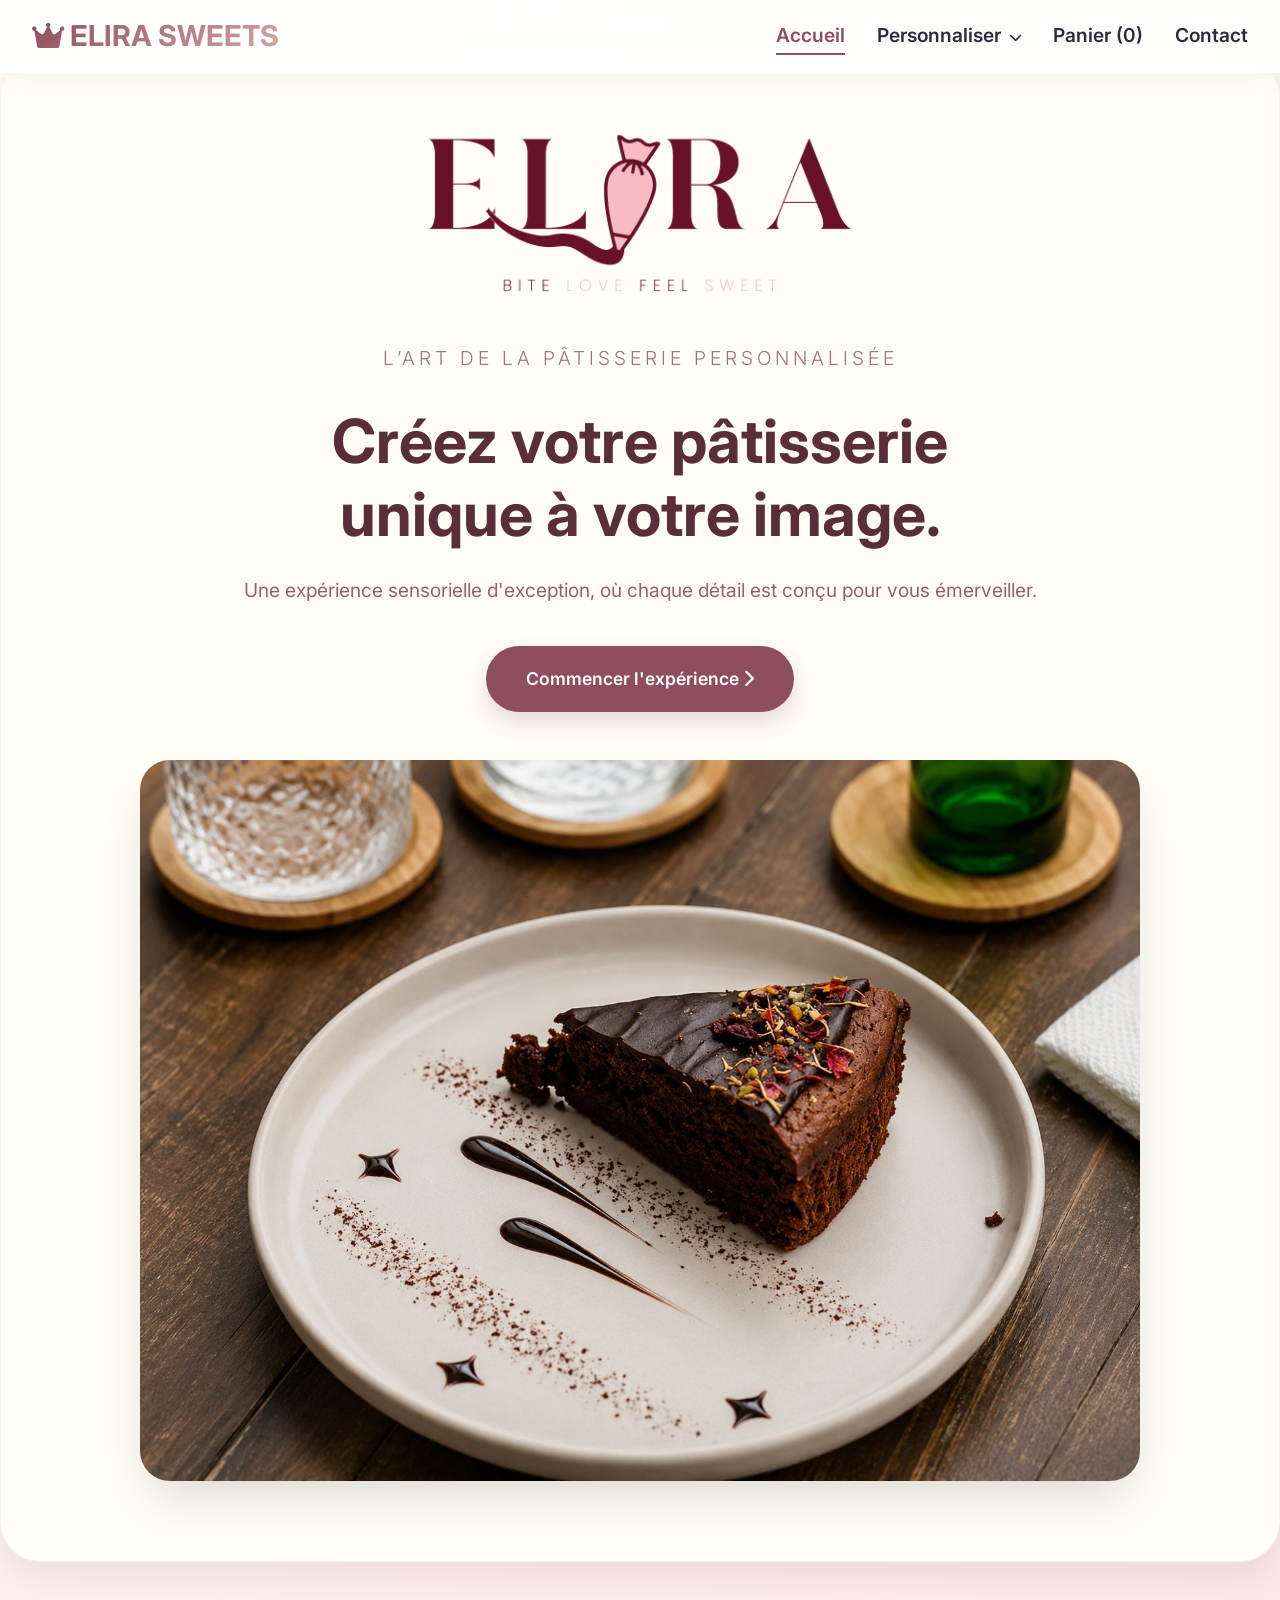
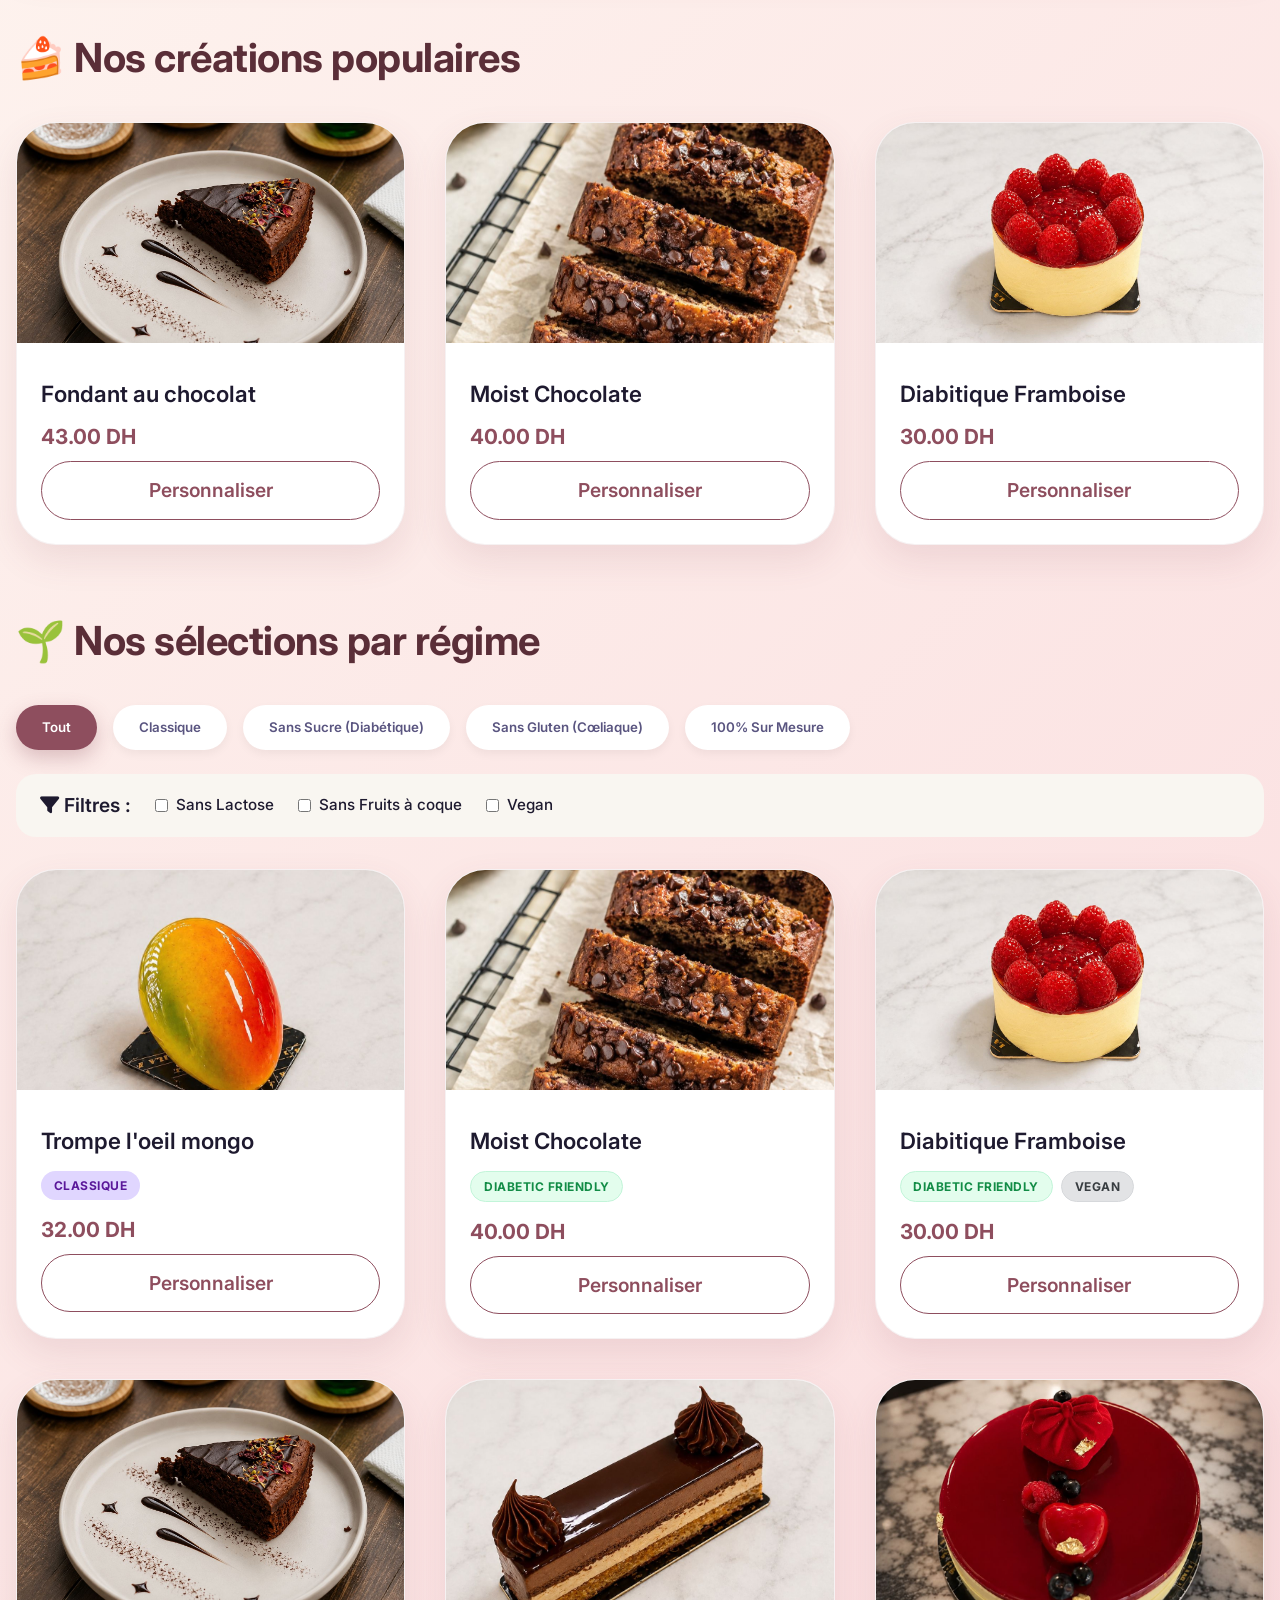
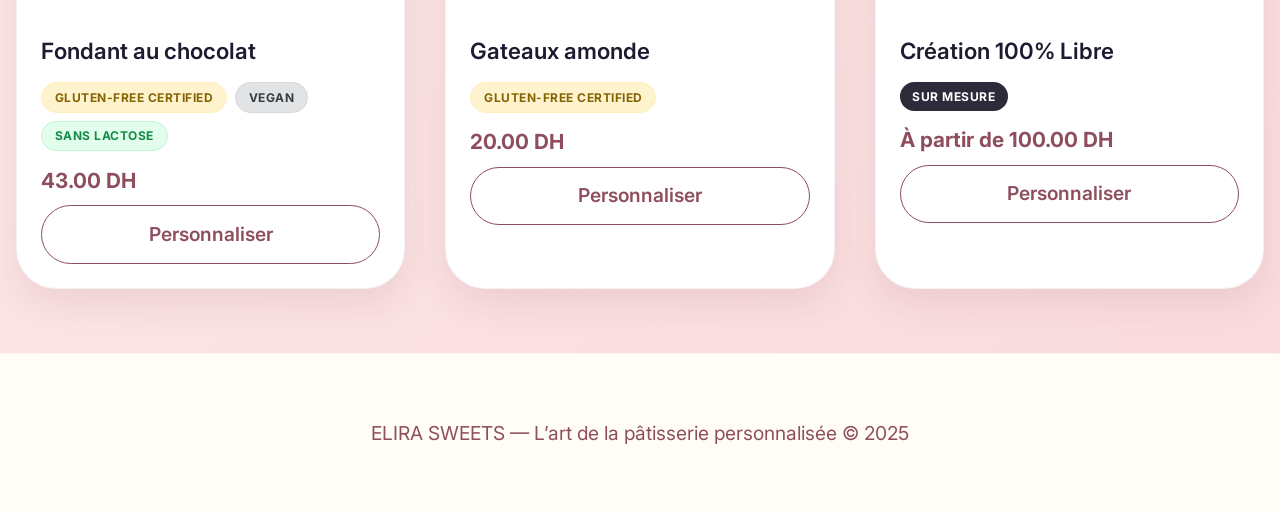
==== commit f48de3bf: "update responsive design" ====
--- a/index.html
+++ b/index.html
@@ -76,28 +76,28 @@
     <h2 class="section-title">🍰 Nos créations populaires</h2>
     <div class="products-grid" id="productsGrid">
       <!-- Les cartes produits avec lien vers personnalisation + paramètres -->
-      <div class="product-card" data-name="Gâteau au chocolat" data-price="12.9">
+      <div class="product-card" data-name="Fondant au chocolat" data-price="43.0">
         <img src="images/problem from siliac 1.jpeg" alt="Gâteau chocolat signature" loading="lazy">
         <div class="product-info">
           <h3>Fondant au chocolat</h3>
-          <div class="price">43 DH</div>
-          <a href="customize.html?product=Gâteau au chocolat&price=12.9" class="btn-custom">Personnaliser</a>
-        </div>
-      </div>
-      <div class="product-card" data-name="Gâteau Banane & Choco" data-price="8.5">
+          <div class="price">43.00 DH</div>
+          <a href="customize.html?product=Fondant au chocolat&price=43.0&image=images/problem from siliac 1.jpeg" class="btn-custom">Personnaliser</a>
+        </div>
+      </div>
+      <div class="product-card" data-name="Moist Chocolate" data-price="40.0">
         <img src="images/problem from sugar 1.jpeg" alt="Pain à la banane gourmet" loading="lazy">
         <div class="product-info">
           <h3>Moist Chocolate</h3>
-          <div class="price">40 DH</div>
-          <a href="customize.html?product=Donuts&price=8.5" class="btn-custom">Personnaliser</a>
-        </div>
-      </div>
-      <div class="product-card" data-name="Tarte Framboise" data-price="14.2">
+          <div class="price">40.00 DH</div>
+          <a href="customize.html?product=Moist Chocolate&price=40.0&image=images/problem from sugar 1.jpeg" class="btn-custom">Personnaliser</a>
+        </div>
+      </div>
+      <div class="product-card" data-name="Diabitique Framboise" data-price="30.0">
         <img src="images/problem from sugar.jpeg" alt="Tarte aux framboises fraîche" loading="lazy">
         <div class="product-info">
           <h3>Diabitique Framboise</h3>
-          <div class="price">30 DH</div>
-          <a href="customize.html?product=Cheesecake&price=14.2" class="btn-custom">Personnaliser</a>
+          <div class="price">30.00 DH</div>
+          <a href="customize.html?product=Diabitique Framboise&price=30.0&image=images/problem from sugar.jpeg" class="btn-custom">Personnaliser</a>
         </div>
       </div>
     </div>
@@ -133,8 +133,8 @@
           <div class="badges-container">
             <span class="diet-badge" style="background:#e0d6ff; color:#5a189a;">Classique</span>
           </div>
-          <div class="price">32 DH</div>
-          <a href="customize.html?product=Gâteau au chocolat&price=12.9&category=classic"
+          <div class="price">32.00 DH</div>
+          <a href="customize.html?product=Trompe l'oeil mongo&price=32.0&category=classic&image=images/poeple normal.jpeg"
             class="btn-custom">Personnaliser</a>
         </div>
       </div>
@@ -148,8 +148,8 @@
           <div class="badges-container">
             <span class="diet-badge badge-diabetic">Diabetic Friendly</span>
           </div>
-          <div class="price">40 DH</div>
-          <a href="customize.html?product=Tarte aux fruits allégée&price=11.9&category=sugar-free"
+          <div class="price">40.00 DH</div>
+          <a href="customize.html?product=Moist Chocolate&price=40.0&category=sugar-free&image=images/problem from sugar 1.jpeg"
             class="btn-custom">Personnaliser</a>
         </div>
       </div>
@@ -164,8 +164,8 @@
             <span class="diet-badge badge-diabetic">Diabetic Friendly</span>
             <span class="diet-badge badge-vegan">Vegan</span>
           </div>
-          <div class="price">30 DH</div>
-          <a href="customize.html?product=Mousse Framboise Sans Sucre&price=9.5&category=sugar-free"
+          <div class="price">30.00 DH</div>
+          <a href="customize.html?product=Diabitique Framboise&price=30.0&category=sugar-free&image=images/problem from sugar.jpeg"
             class="btn-custom">Personnaliser</a>
         </div>
       </div>
@@ -182,8 +182,8 @@
             <span class="diet-badge" style="background:#e3fded; color:#128c46; border: 1px solid #c2f5d9;">Sans
               Lactose</span>
           </div>
-          <div class="price">43 DH</div>
-          <a href="customize.html?product=Brownie Sans Gluten&price=13.5&category=gluten-free"
+          <div class="price">43.00 DH</div>
+          <a href="customize.html?product=Fondant au chocolat&price=43.0&category=gluten-free&image=images/problem from siliac 1.jpeg"
             class="btn-custom">Personnaliser</a>
         </div>
       </div>
@@ -197,8 +197,8 @@
           <div class="badges-container">
             <span class="diet-badge badge-gluten-free">Gluten-Free Certified</span>
           </div>
-          <div class="price">20 DH</div>
-          <a href="customize.html?product=Duo de Macarons&price=14.8&category=gluten-free"
+          <div class="price">20.00 DH</div>
+          <a href="customize.html?product=Gateaux amonde&price=20.0&category=gluten-free&image=images/problem from siliac.jpeg"
             class="btn-custom">Personnaliser</a>
         </div>
       </div>
@@ -212,7 +212,7 @@
           <div class="badges-container">
             <span class="diet-badge" style="background:#2b2b3a; color:#fff;">Sur Mesure</span>
           </div>
-          <div class="price">À partir de 100 DH</div>
+          <div class="price">À partir de 100.00 DH</div>
           <a href="sur-mesure.html" class="btn-custom">Personnaliser</a>
         </div>
       </div>
--- a/style.css
+++ b/style.css
@@ -7,23 +7,34 @@
 }
 
 @keyframes fadeIn {
-  from { opacity: 0; transform: translateY(20px); }
-  to { opacity: 1; transform: translateY(0); }
+  from {
+    opacity: 0;
+    transform: translateY(20px);
+  }
+
+  to {
+    opacity: 1;
+    transform: translateY(0);
+  }
 }
 
 :root {
-  --primary: #8E4E5E;        /* Vieux rose profond */
-  --primary-fonce: #5A2E38;  
-  --primary-clair: #FADADD;  /* Blush Pink */
-  --cream: #FFFDF5;          /* Soft Cream */
-  --accent: #D4A5A5;         /* Dusty Rose */
+  --primary: #8E4E5E;
+  /* Vieux rose profond */
+  --primary-fonce: #5A2E38;
+  --primary-clair: #FADADD;
+  /* Blush Pink */
+  --cream: #FFFDF5;
+  /* Soft Cream */
+  --accent: #D4A5A5;
+  /* Dusty Rose */
   --bg-gradient: linear-gradient(135deg, #FFFDF5 0%, #FADADD 100%);
   --gris-clair: #F9F6F1;
   --blanc: #ffffff;
   --ombre-douce: 0 15px 35px rgba(142, 78, 94, 0.12);
   --border-radius: 40px;
   --transition: all 0.5s cubic-bezier(0.16, 1, 0.3, 1);
-  
+
   /* Responsive Spacing & Typography */
   --section-padding: clamp(2rem, 8vw, 5rem);
   --container-width: 1300px;
@@ -109,17 +120,20 @@
   transition: var(--transition);
 }
 
-.nav-links a:hover::after, .nav-links a.active::after {
+.nav-links a:hover::after,
+.nav-links a.active::after {
   width: 100%;
 }
 
-.nav-links a:hover, .nav-links a.active {
+.nav-links a:hover,
+.nav-links a.active {
   color: var(--primary);
 }
 
 /* Mega Menu Panel */
 .nav-item-mega {
-  position: static; /* Allows the panel to span wider */
+  position: static;
+  /* Allows the panel to span wider */
 }
 
 .mega-menu-panel {
@@ -195,7 +209,8 @@
 /* Luxury Hero Section */
 .luxury-hero {
   background: var(--cream);
-  margin: 1.5rem auto;
+  margin: -1rem auto 1.5rem;
+  /* Moved up by ~40px */
   max-width: var(--container-width);
   border-radius: var(--border-radius);
   padding: var(--section-padding) 2rem;
@@ -210,7 +225,9 @@
 }
 
 .luxury-brand-box {
-  margin-bottom: 3rem;
+  margin-top: -2rem;
+  /* Moves logo up further */
+  margin-bottom: 2rem;
   animation: slideDown 1s var(--transition);
 }
 
@@ -277,7 +294,8 @@
 .luxury-showcase {
   width: 100%;
   max-width: 1000px;
-  margin-top: 2rem;
+  margin-top: -1rem;
+  /* Pull image up */
   border-radius: 30px;
   overflow: hidden;
   box-shadow: 0 25px 50px -12px rgba(0, 0, 0, 0.15);
@@ -294,8 +312,15 @@
 }
 
 @keyframes slideDown {
-  from { opacity: 0; transform: translateY(-30px); }
-  to { opacity: 1; transform: translateY(0); }
+  from {
+    opacity: 0;
+    transform: translateY(-30px);
+  }
+
+  to {
+    opacity: 1;
+    transform: translateY(0);
+  }
 }
 
 .hero-content h1 {
@@ -308,6 +333,7 @@
   line-height: 1.1;
   letter-spacing: -1px;
 }
+
 .hero-content p {
   font-size: 20px;
   font-weight: 600;
@@ -355,6 +381,7 @@
   color: var(--primary-fonce);
   letter-spacing: -0.5px;
 }
+
 /* Grille produits */
 .products-grid {
   display: grid;
@@ -442,7 +469,8 @@
   margin: 2rem auto;
 }
 
-.ingredients-panel, .final-section {
+.ingredients-panel,
+.final-section {
   flex: 1;
   background: var(--gris-clair);
   border-radius: 32px;
@@ -637,7 +665,7 @@
   font-weight: 700;
   cursor: pointer;
   transition: var(--transition);
-  box-shadow: 0 2px 5px rgba(0,0,0,0.05);
+  box-shadow: 0 2px 5px rgba(0, 0, 0, 0.05);
 }
 
 .quantity-control button:hover {
@@ -774,6 +802,7 @@
   .cart-grid {
     grid-template-columns: 1fr;
   }
+
   .summary-luxury-card {
     position: static;
   }
@@ -784,6 +813,7 @@
     flex-direction: column;
     gap: 1rem;
   }
+
   .cart-item-img-box {
     width: 100%;
     height: 200px;
@@ -892,7 +922,8 @@
   margin-bottom: 0.5rem;
 }
 
-.form-group input, .form-group textarea {
+.form-group input,
+.form-group textarea {
   width: 100%;
   padding: 1rem 1.2rem;
   border-radius: 16px;
@@ -903,7 +934,8 @@
   transition: var(--transition);
 }
 
-.form-group input:focus, .form-group textarea:focus {
+.form-group input:focus,
+.form-group textarea:focus {
   outline: none;
   border-color: var(--primary);
   background: white;
@@ -927,7 +959,7 @@
   color: var(--primary);
   text-decoration: none;
   transition: var(--transition);
-  box-shadow: 0 4px 10px rgba(0,0,0,0.05);
+  box-shadow: 0 4px 10px rgba(0, 0, 0, 0.05);
 }
 
 .social-links-contact a:hover {
@@ -956,7 +988,7 @@
   z-index: 1000;
   opacity: 0;
   transition: 0.25s;
-  box-shadow: 0 8px 20px rgba(0,0,0,0.1);
+  box-shadow: 0 8px 20px rgba(0, 0, 0, 0.1);
 }
 
 /* Footer */
@@ -981,7 +1013,7 @@
 
 .category-tabs {
   display: flex;
-  gap: 50px;
+  gap: 1rem;
   flex-wrap: wrap;
 }
 
@@ -994,7 +1026,7 @@
   color: #5a5580;
   cursor: pointer;
   transition: 0.3s;
-  box-shadow: 0 4px 10px rgba(0,0,0,0.05);
+  box-shadow: 0 4px 10px rgba(0, 0, 0, 0.05);
 }
 
 .tab-btn:hover {
@@ -1108,7 +1140,7 @@
   .mega-grid {
     grid-template-columns: repeat(2, 1fr);
   }
-  
+
   .customize-container {
     gap: 1.5rem;
   }
@@ -1127,9 +1159,10 @@
     height: 100vh;
     background: var(--blanc);
     flex-direction: column;
-    padding: 6rem 2rem;
+    padding: 4rem 1.5rem;
+    gap: 1.2rem;
     transition: var(--transition);
-    box-shadow: -10px 0 30px rgba(0,0,0,0.1);
+    box-shadow: -10px 0 30px rgba(0, 0, 0, 0.1);
     z-index: 1000;
   }
 
@@ -1143,7 +1176,8 @@
     visibility: visible;
     transform: none;
     box-shadow: none;
-    padding: 1rem 0;
+    padding: 0;
+    margin-top: -120px;
     display: none;
   }
 
@@ -1153,13 +1187,13 @@
 
   .mega-grid {
     grid-template-columns: 1fr;
-    gap: 1rem;
+    gap: 0.5rem;
     padding: 0;
   }
 
   .mega-item {
     text-align: left;
-    padding: 1rem;
+    padding: 0.8rem;
     display: flex;
     align-items: center;
     gap: 1rem;
